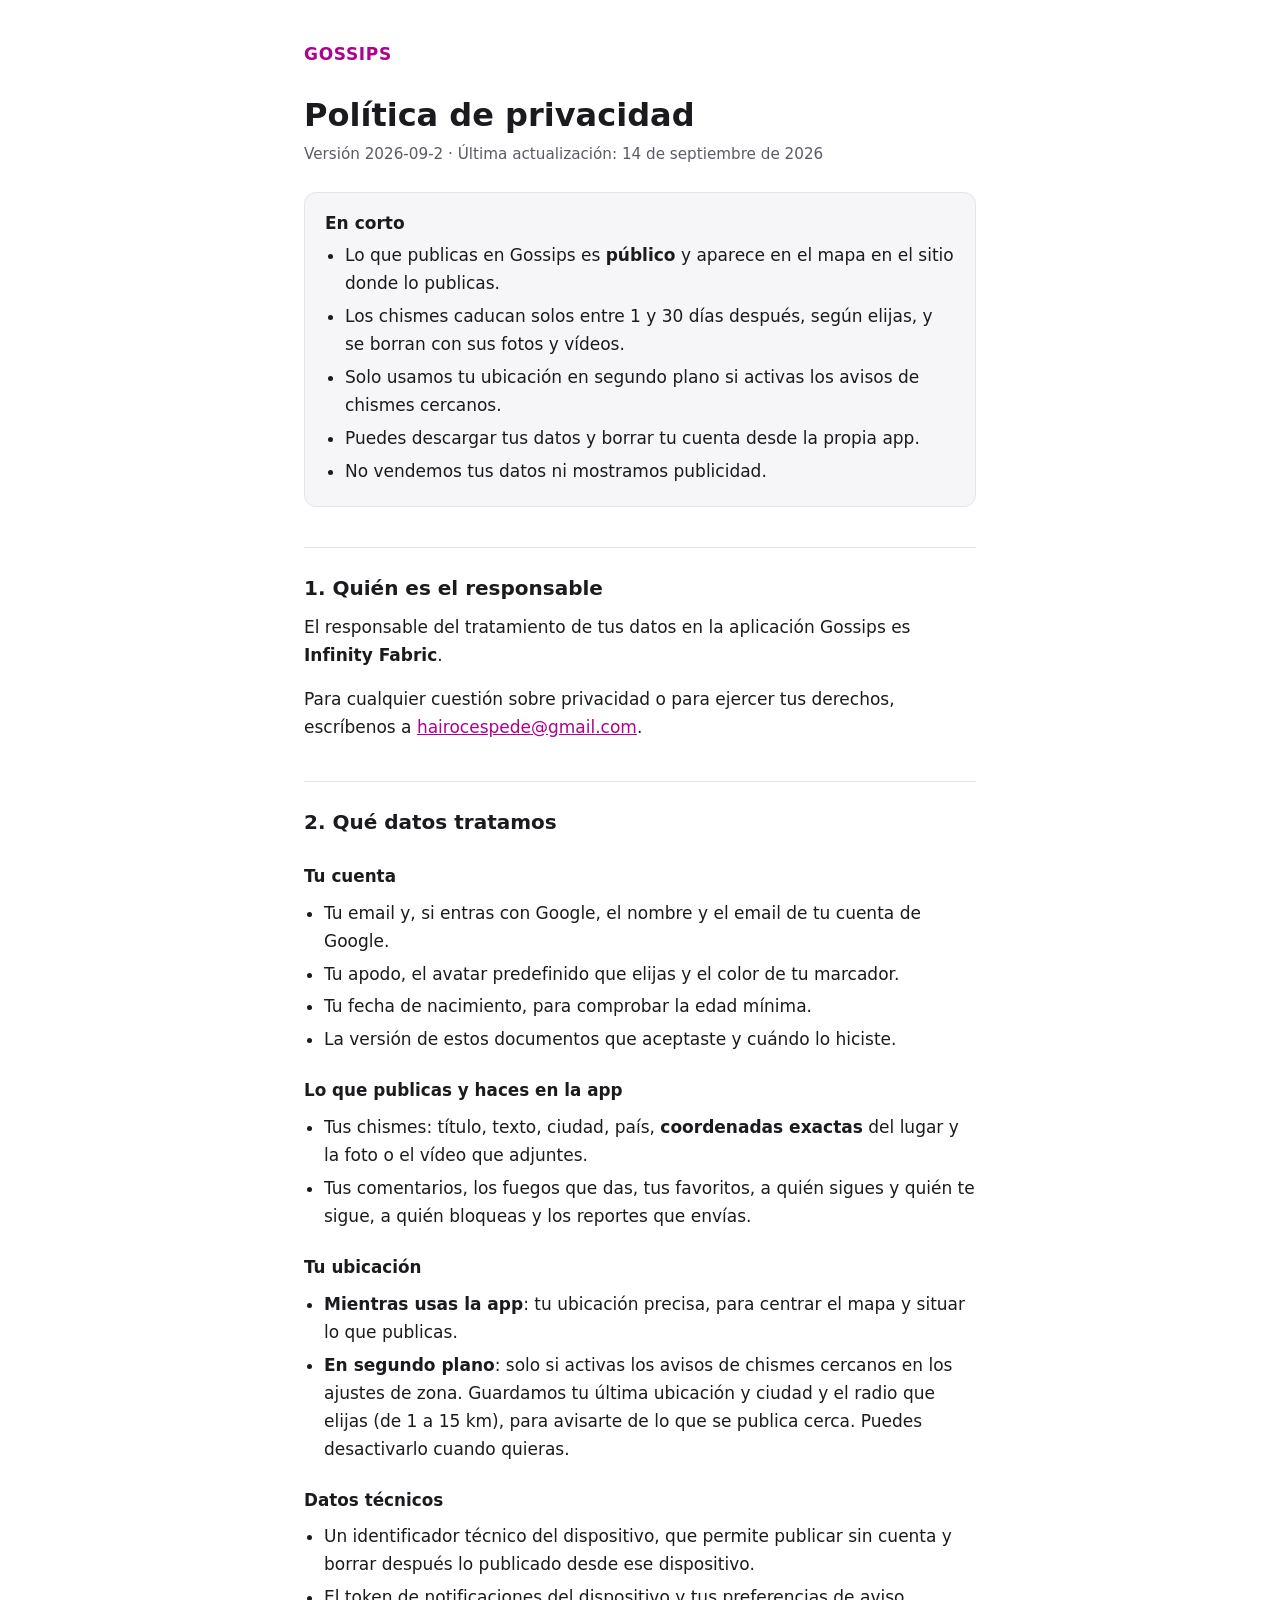
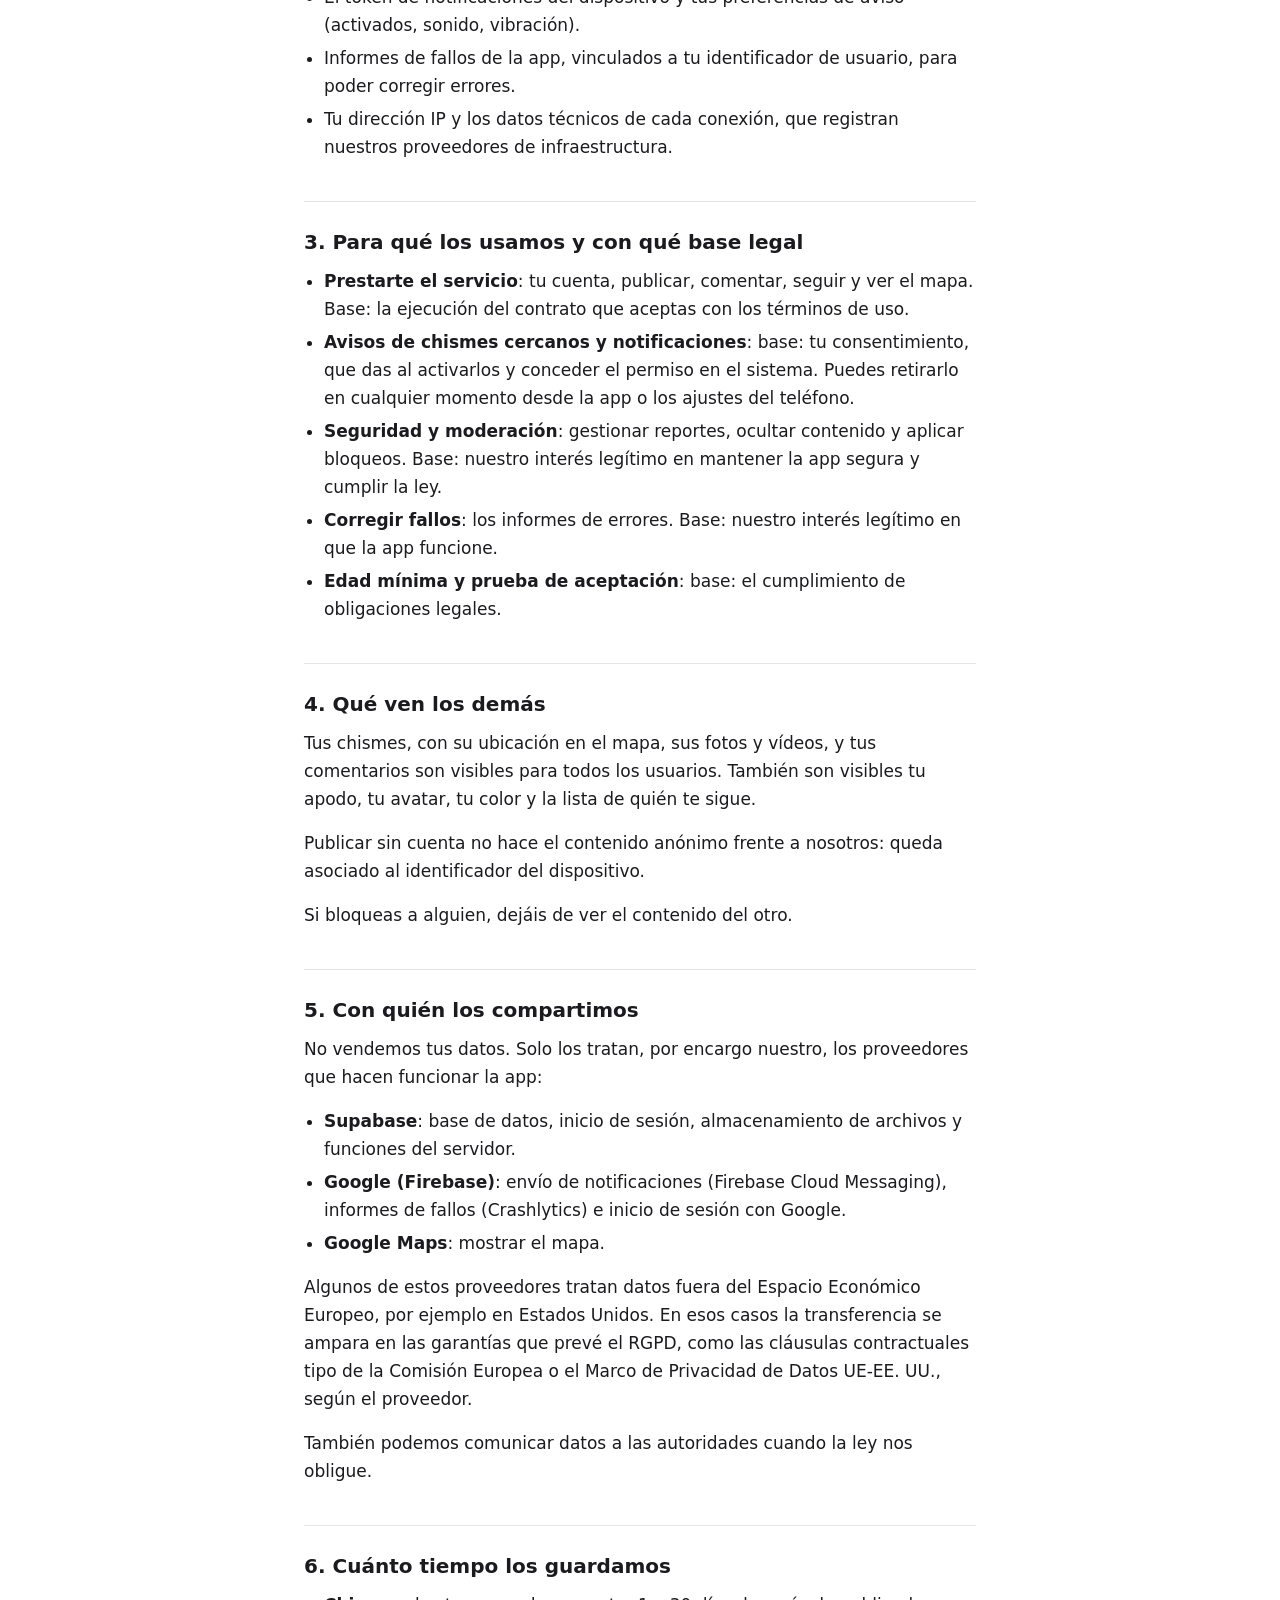
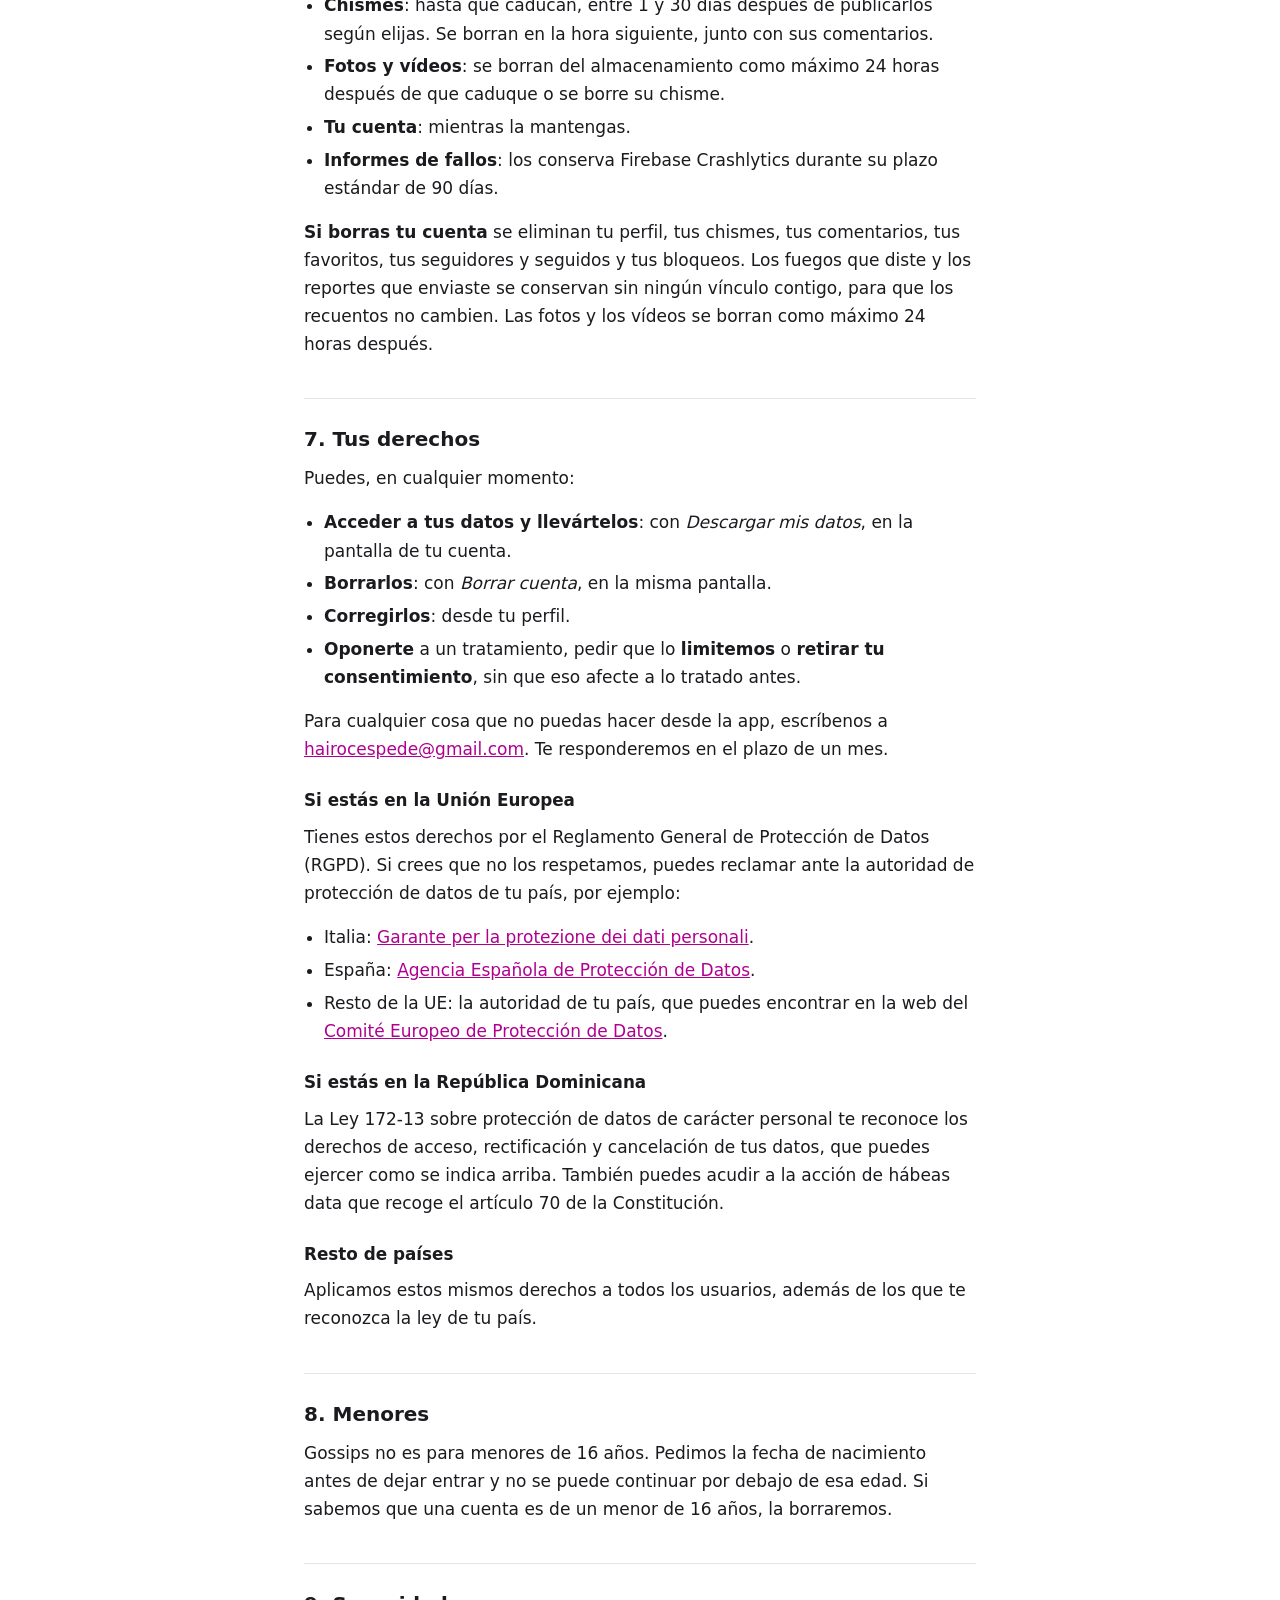
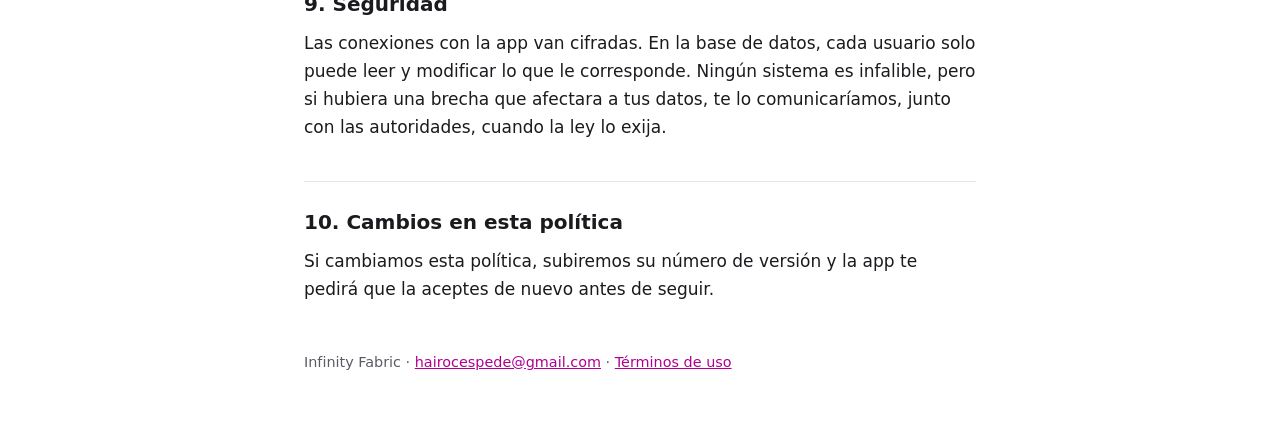
==== privacidad/index.html @ 4a3c7627 "Politica de privacidad y terminos de uso de Gossips (version 2026-09-2) Co-Authored-By: Claude Opus " ====
<!doctype html>
<html lang="es">
<head>
  <meta charset="utf-8">
  <meta name="viewport" content="width=device-width, initial-scale=1">
  <title>Política de privacidad · Gossips</title>
  <link rel="stylesheet" href="../estilo.css">
</head>
<body>
  <main>
    <a class="marca" href="../">GOSSIPS</a>
    <h1>Política de privacidad</h1>
    <p class="meta">Versión 2026-09-2 · Última actualización: 14 de septiembre de 2026</p>

    <div class="resumen">
      <strong>En corto</strong>
      <ul>
        <li>Lo que publicas en Gossips es <strong>público</strong> y aparece en el mapa en el sitio donde lo publicas.</li>
        <li>Los chismes caducan solos entre 1 y 30 días después, según elijas, y se borran con sus fotos y vídeos.</li>
        <li>Solo usamos tu ubicación en segundo plano si activas los avisos de chismes cercanos.</li>
        <li>Puedes descargar tus datos y borrar tu cuenta desde la propia app.</li>
        <li>No vendemos tus datos ni mostramos publicidad.</li>
      </ul>
    </div>

    <h2>1. Quién es el responsable</h2>
    <p>El responsable del tratamiento de tus datos en la aplicación Gossips es <strong>Infinity Fabric</strong>.</p>
    <p>Para cualquier cuestión sobre privacidad o para ejercer tus derechos, escríbenos a <a href="mailto:hairocespede@gmail.com">hairocespede@gmail.com</a>.</p>

    <h2>2. Qué datos tratamos</h2>

    <h3>Tu cuenta</h3>
    <ul>
      <li>Tu email y, si entras con Google, el nombre y el email de tu cuenta de Google.</li>
      <li>Tu apodo, el avatar predefinido que elijas y el color de tu marcador.</li>
      <li>Tu fecha de nacimiento, para comprobar la edad mínima.</li>
      <li>La versión de estos documentos que aceptaste y cuándo lo hiciste.</li>
    </ul>

    <h3>Lo que publicas y haces en la app</h3>
    <ul>
      <li>Tus chismes: título, texto, ciudad, país, <strong>coordenadas exactas</strong> del lugar y la foto o el vídeo que adjuntes.</li>
      <li>Tus comentarios, los fuegos que das, tus favoritos, a quién sigues y quién te sigue, a quién bloqueas y los reportes que envías.</li>
    </ul>

    <h3>Tu ubicación</h3>
    <ul>
      <li><strong>Mientras usas la app</strong>: tu ubicación precisa, para centrar el mapa y situar lo que publicas.</li>
      <li><strong>En segundo plano</strong>: solo si activas los avisos de chismes cercanos en los ajustes de zona. Guardamos tu última ubicación y ciudad y el radio que elijas (de 1 a 15 km), para avisarte de lo que se publica cerca. Puedes desactivarlo cuando quieras.</li>
    </ul>

    <h3>Datos técnicos</h3>
    <ul>
      <li>Un identificador técnico del dispositivo, que permite publicar sin cuenta y borrar después lo publicado desde ese dispositivo.</li>
      <li>El token de notificaciones del dispositivo y tus preferencias de aviso (activados, sonido, vibración).</li>
      <li>Informes de fallos de la app, vinculados a tu identificador de usuario, para poder corregir errores.</li>
      <li>Tu dirección IP y los datos técnicos de cada conexión, que registran nuestros proveedores de infraestructura.</li>
    </ul>

    <h2>3. Para qué los usamos y con qué base legal</h2>
    <ul>
      <li><strong>Prestarte el servicio</strong>: tu cuenta, publicar, comentar, seguir y ver el mapa. Base: la ejecución del contrato que aceptas con los términos de uso.</li>
      <li><strong>Avisos de chismes cercanos y notificaciones</strong>: base: tu consentimiento, que das al activarlos y conceder el permiso en el sistema. Puedes retirarlo en cualquier momento desde la app o los ajustes del teléfono.</li>
      <li><strong>Seguridad y moderación</strong>: gestionar reportes, ocultar contenido y aplicar bloqueos. Base: nuestro interés legítimo en mantener la app segura y cumplir la ley.</li>
      <li><strong>Corregir fallos</strong>: los informes de errores. Base: nuestro interés legítimo en que la app funcione.</li>
      <li><strong>Edad mínima y prueba de aceptación</strong>: base: el cumplimiento de obligaciones legales.</li>
    </ul>

    <h2>4. Qué ven los demás</h2>
    <p>Tus chismes, con su ubicación en el mapa, sus fotos y vídeos, y tus comentarios son visibles para todos los usuarios. También son visibles tu apodo, tu avatar, tu color y la lista de quién te sigue.</p>
    <p>Publicar sin cuenta no hace el contenido anónimo frente a nosotros: queda asociado al identificador del dispositivo.</p>
    <p>Si bloqueas a alguien, dejáis de ver el contenido del otro.</p>

    <h2>5. Con quién los compartimos</h2>
    <p>No vendemos tus datos. Solo los tratan, por encargo nuestro, los proveedores que hacen funcionar la app:</p>
    <ul>
      <li><strong>Supabase</strong>: base de datos, inicio de sesión, almacenamiento de archivos y funciones del servidor.</li>
      <li><strong>Google (Firebase)</strong>: envío de notificaciones (Firebase Cloud Messaging), informes de fallos (Crashlytics) e inicio de sesión con Google.</li>
      <li><strong>Google Maps</strong>: mostrar el mapa.</li>
    </ul>
    <p>Algunos de estos proveedores tratan datos fuera del Espacio Económico Europeo, por ejemplo en Estados Unidos. En esos casos la transferencia se ampara en las garantías que prevé el RGPD, como las cláusulas contractuales tipo de la Comisión Europea o el Marco de Privacidad de Datos UE-EE. UU., según el proveedor.</p>
    <p>También podemos comunicar datos a las autoridades cuando la ley nos obligue.</p>

    <h2>6. Cuánto tiempo los guardamos</h2>
    <ul>
      <li><strong>Chismes</strong>: hasta que caducan, entre 1 y 30 días después de publicarlos según elijas. Se borran en la hora siguiente, junto con sus comentarios.</li>
      <li><strong>Fotos y vídeos</strong>: se borran del almacenamiento como máximo 24 horas después de que caduque o se borre su chisme.</li>
      <li><strong>Tu cuenta</strong>: mientras la mantengas.</li>
      <li><strong>Informes de fallos</strong>: los conserva Firebase Crashlytics durante su plazo estándar de 90 días.</li>
    </ul>
    <p><strong>Si borras tu cuenta</strong> se eliminan tu perfil, tus chismes, tus comentarios, tus favoritos, tus seguidores y seguidos y tus bloqueos. Los fuegos que diste y los reportes que enviaste se conservan sin ningún vínculo contigo, para que los recuentos no cambien. Las fotos y los vídeos se borran como máximo 24 horas después.</p>

    <h2>7. Tus derechos</h2>
    <p>Puedes, en cualquier momento:</p>
    <ul>
      <li><strong>Acceder a tus datos y llevártelos</strong>: con <em>Descargar mis datos</em>, en la pantalla de tu cuenta.</li>
      <li><strong>Borrarlos</strong>: con <em>Borrar cuenta</em>, en la misma pantalla.</li>
      <li><strong>Corregirlos</strong>: desde tu perfil.</li>
      <li><strong>Oponerte</strong> a un tratamiento, pedir que lo <strong>limitemos</strong> o <strong>retirar tu consentimiento</strong>, sin que eso afecte a lo tratado antes.</li>
    </ul>
    <p>Para cualquier cosa que no puedas hacer desde la app, escríbenos a <a href="mailto:hairocespede@gmail.com">hairocespede@gmail.com</a>. Te responderemos en el plazo de un mes.</p>

    <h3>Si estás en la Unión Europea</h3>
    <p>Tienes estos derechos por el Reglamento General de Protección de Datos (RGPD). Si crees que no los respetamos, puedes reclamar ante la autoridad de protección de datos de tu país, por ejemplo:</p>
    <ul>
      <li>Italia: <a href="https://www.garanteprivacy.it">Garante per la protezione dei dati personali</a>.</li>
      <li>España: <a href="https://www.aepd.es">Agencia Española de Protección de Datos</a>.</li>
      <li>Resto de la UE: la autoridad de tu país, que puedes encontrar en la web del <a href="https://www.edpb.europa.eu/about-edpb/about-edpb/members_es">Comité Europeo de Protección de Datos</a>.</li>
    </ul>

    <h3>Si estás en la República Dominicana</h3>
    <p>La Ley 172-13 sobre protección de datos de carácter personal te reconoce los derechos de acceso, rectificación y cancelación de tus datos, que puedes ejercer como se indica arriba. También puedes acudir a la acción de hábeas data que recoge el artículo 70 de la Constitución.</p>

    <h3>Resto de países</h3>
    <p>Aplicamos estos mismos derechos a todos los usuarios, además de los que te reconozca la ley de tu país.</p>

    <h2>8. Menores</h2>
    <p>Gossips no es para menores de 16 años. Pedimos la fecha de nacimiento antes de dejar entrar y no se puede continuar por debajo de esa edad. Si sabemos que una cuenta es de un menor de 16 años, la borraremos.</p>

    <h2>9. Seguridad</h2>
    <p>Las conexiones con la app van cifradas. En la base de datos, cada usuario solo puede leer y modificar lo que le corresponde. Ningún sistema es infalible, pero si hubiera una brecha que afectara a tus datos, te lo comunicaríamos, junto con las autoridades, cuando la ley lo exija.</p>

    <h2>10. Cambios en esta política</h2>
    <p>Si cambiamos esta política, subiremos su número de versión y la app te pedirá que la aceptes de nuevo antes de seguir.</p>

    <footer>
      Infinity Fabric · <a href="mailto:hairocespede@gmail.com">hairocespede@gmail.com</a> · <a href="../terminos/">Términos de uso</a>
    </footer>
  </main>
</body>
</html>
---- estilo.css ----
:root {
  --fondo: #ffffff;
  --texto: #1b1b1f;
  --suave: #5b5b66;
  --acento: #b0008f;
  --linea: #e4e4ea;
  --caja: #f6f6f9;
}

@media (prefers-color-scheme: dark) {
  :root {
    --fondo: #0b0b0d;
    --texto: #ececf1;
    --suave: #a3a3ae;
    --acento: #ff5ce6;
    --linea: #26262c;
    --caja: #141418;
  }
}

* { box-sizing: border-box; }

html { -webkit-text-size-adjust: 100%; }

body {
  margin: 0;
  padding: 2.5rem 1.25rem 4rem;
  background: var(--fondo);
  color: var(--texto);
  font: 17px/1.65 system-ui, -apple-system, "Segoe UI", Roboto, "Helvetica Neue", Arial, sans-serif;
}

main { max-width: 42rem; margin: 0 auto; }

.marca {
  display: inline-block;
  margin-bottom: 1.75rem;
  color: var(--acento);
  font-weight: 700;
  letter-spacing: 0.04em;
  text-decoration: none;
}

h1 { font-size: 2rem; line-height: 1.2; margin: 0 0 0.5rem; }
h2 { font-size: 1.25rem; margin: 2.5rem 0 0.5rem; padding-top: 1.5rem; border-top: 1px solid var(--linea); }
h3 { font-size: 1.05rem; margin: 1.5rem 0 0.25rem; }

p, ul { margin: 0.5rem 0 1rem; }
ul { padding-left: 1.25rem; }
li { margin: 0.3rem 0; }

a { color: var(--acento); }

.meta { color: var(--suave); font-size: 0.95rem; margin-bottom: 1.5rem; }

.resumen {
  background: var(--caja);
  border: 1px solid var(--linea);
  border-radius: 12px;
  padding: 1rem 1.25rem;
}

.resumen ul { margin: 0.25rem 0 0; }

.indice a { display: block; padding: 0.9rem 0; border-bottom: 1px solid var(--linea); font-size: 1.1rem; text-decoration: none; }

footer { margin-top: 3rem; color: var(--suave); font-size: 0.9rem; }
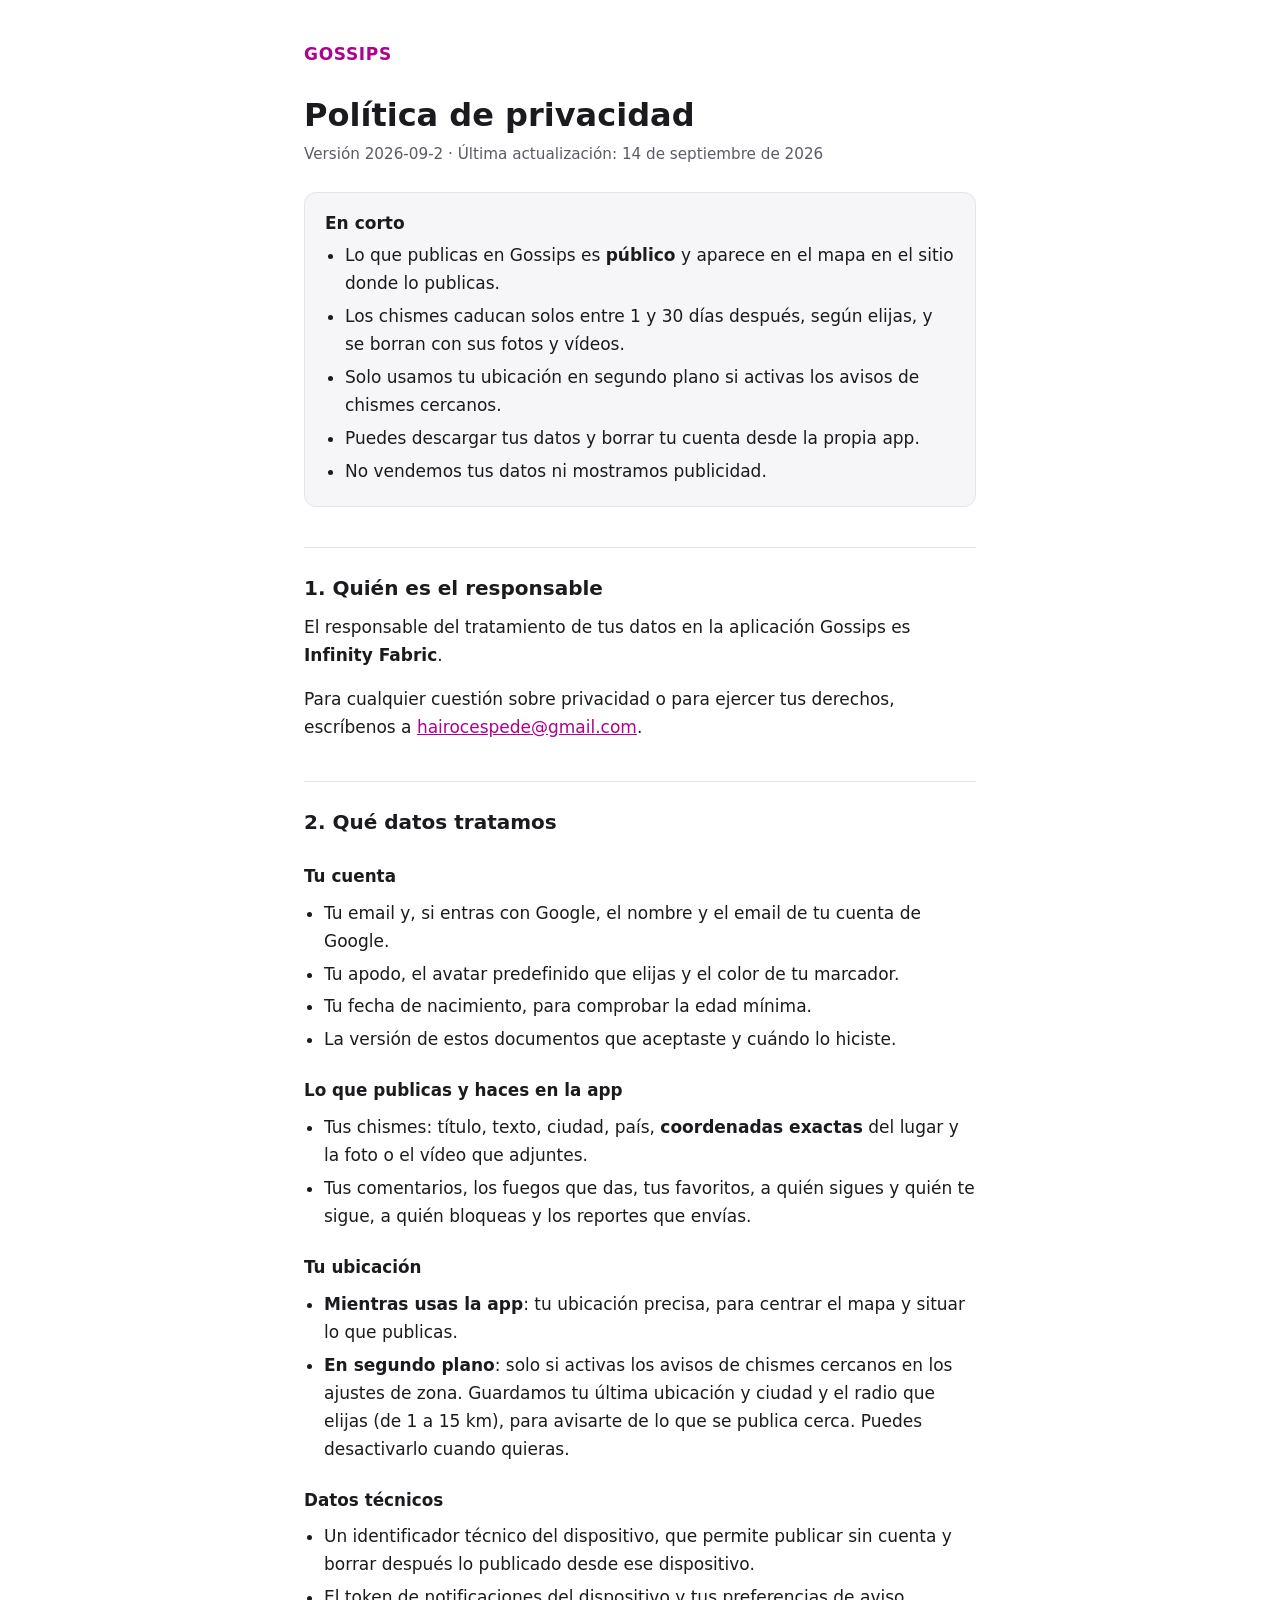
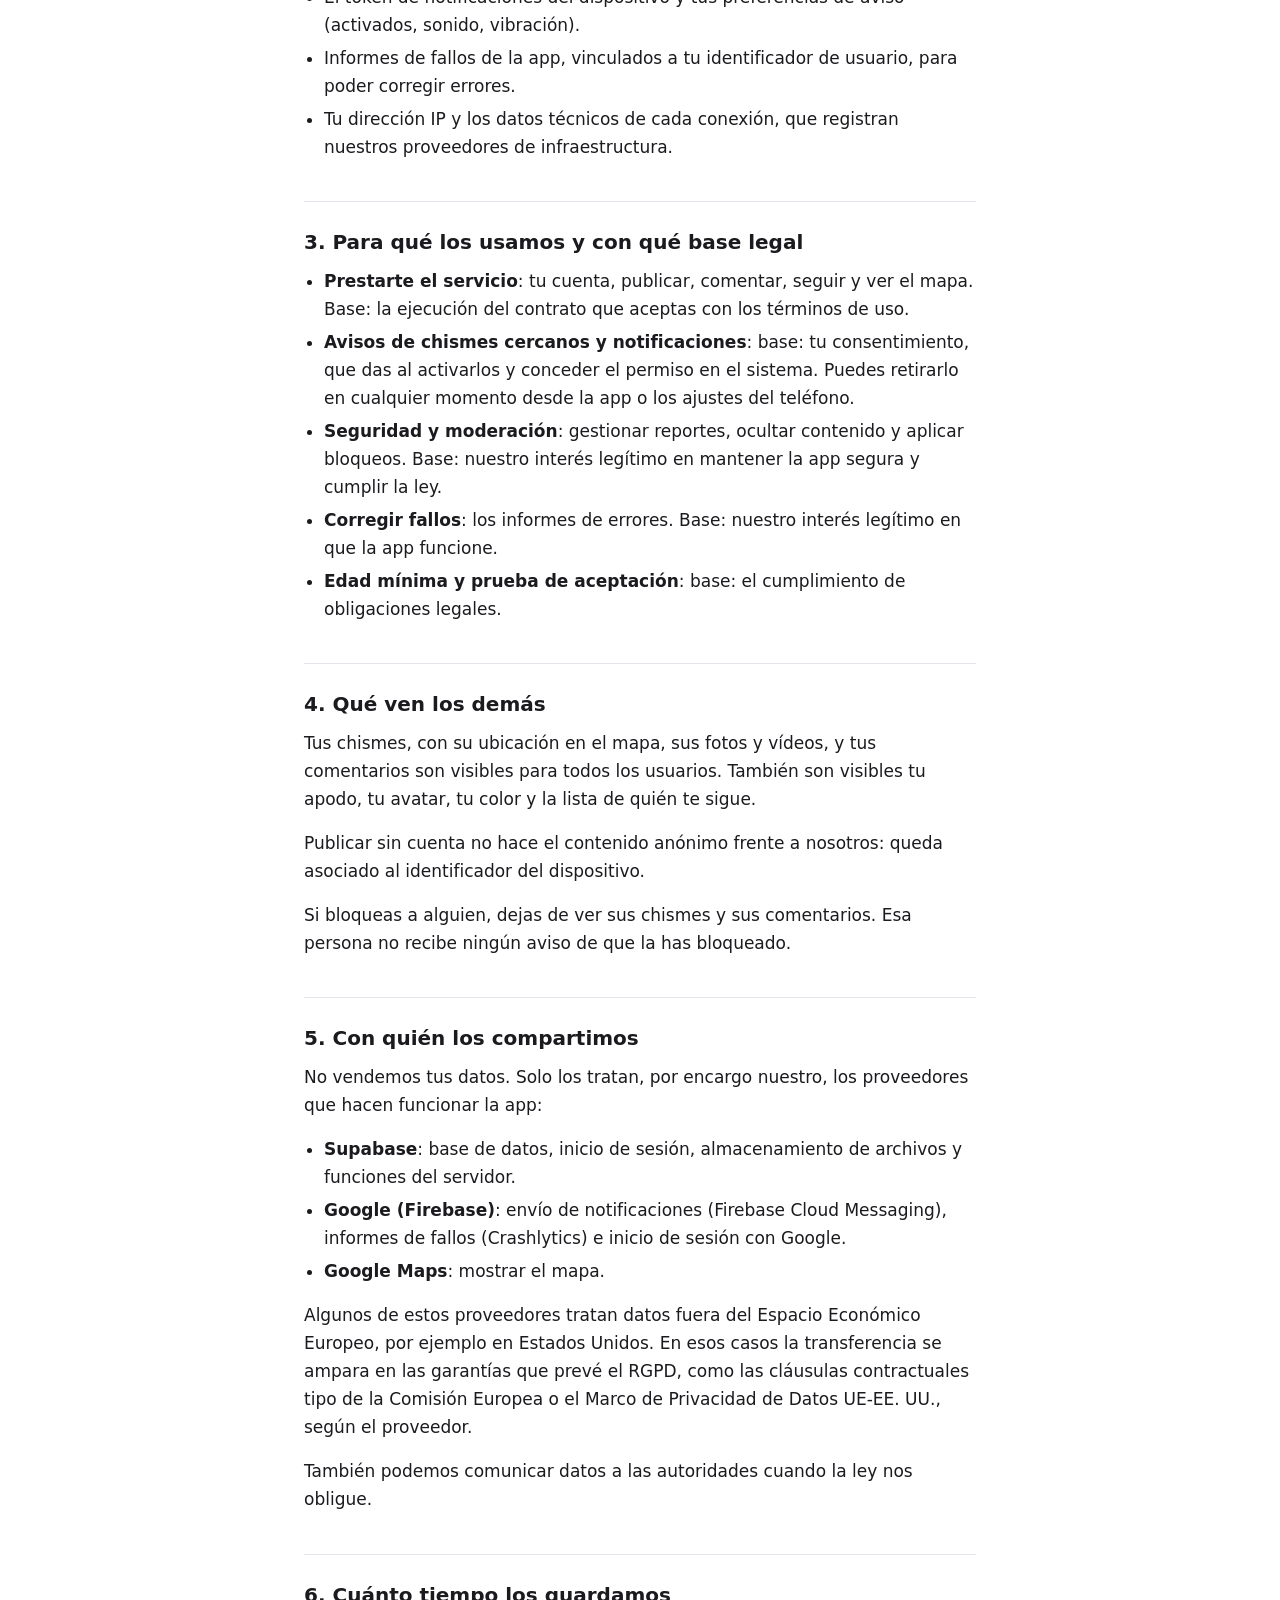
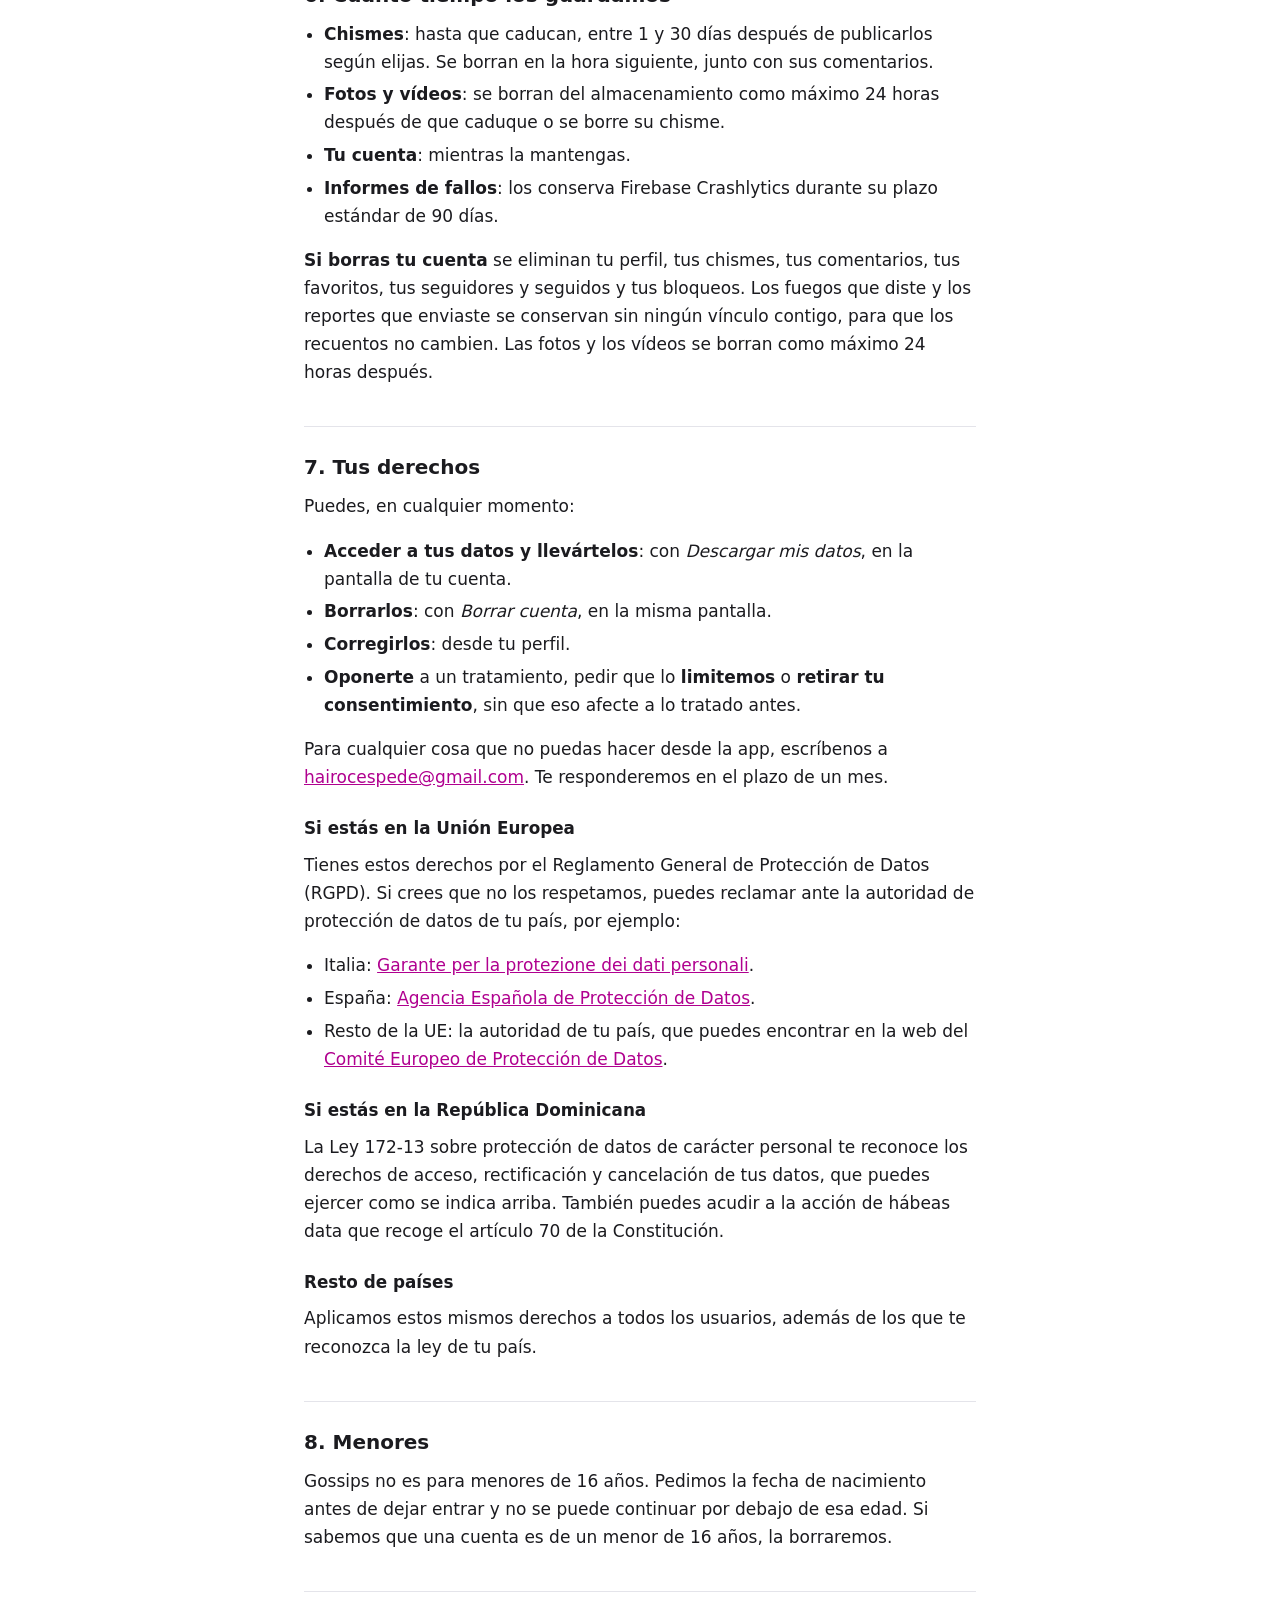
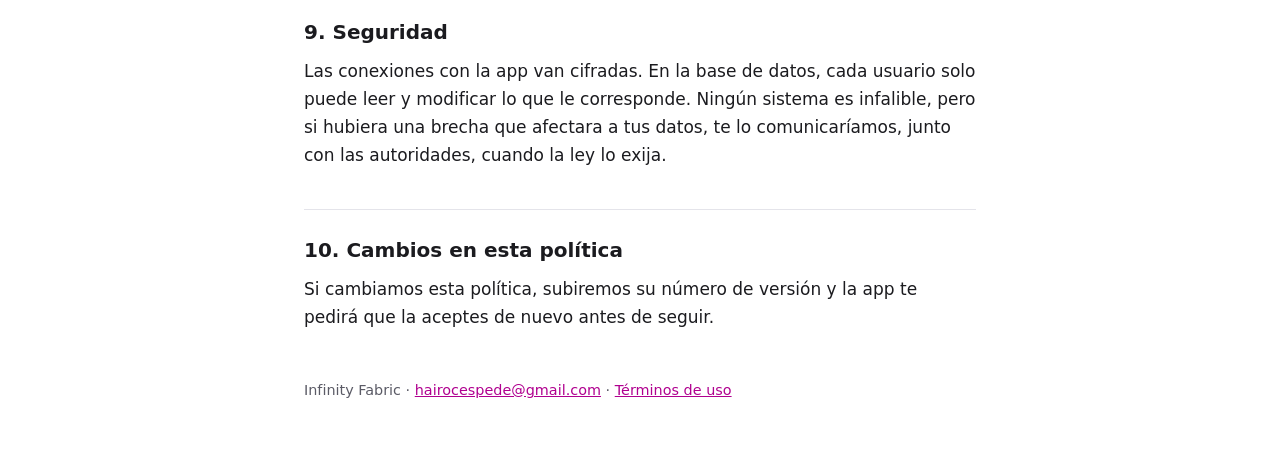
==== commit 3432c38b: "Corregir lo que hace el bloqueo: es de un solo lado El bloqueo solo oculta el contenido del bloquead" ====
--- a/privacidad/index.html
+++ b/privacidad/index.html
@@ -69,7 +69,7 @@
     <h2>4. Qué ven los demás</h2>
     <p>Tus chismes, con su ubicación en el mapa, sus fotos y vídeos, y tus comentarios son visibles para todos los usuarios. También son visibles tu apodo, tu avatar, tu color y la lista de quién te sigue.</p>
     <p>Publicar sin cuenta no hace el contenido anónimo frente a nosotros: queda asociado al identificador del dispositivo.</p>
-    <p>Si bloqueas a alguien, dejáis de ver el contenido del otro.</p>
+    <p>Si bloqueas a alguien, dejas de ver sus chismes y sus comentarios. Esa persona no recibe ningún aviso de que la has bloqueado.</p>
 
     <h2>5. Con quién los compartimos</h2>
     <p>No vendemos tus datos. Solo los tratan, por encargo nuestro, los proveedores que hacen funcionar la app:</p>
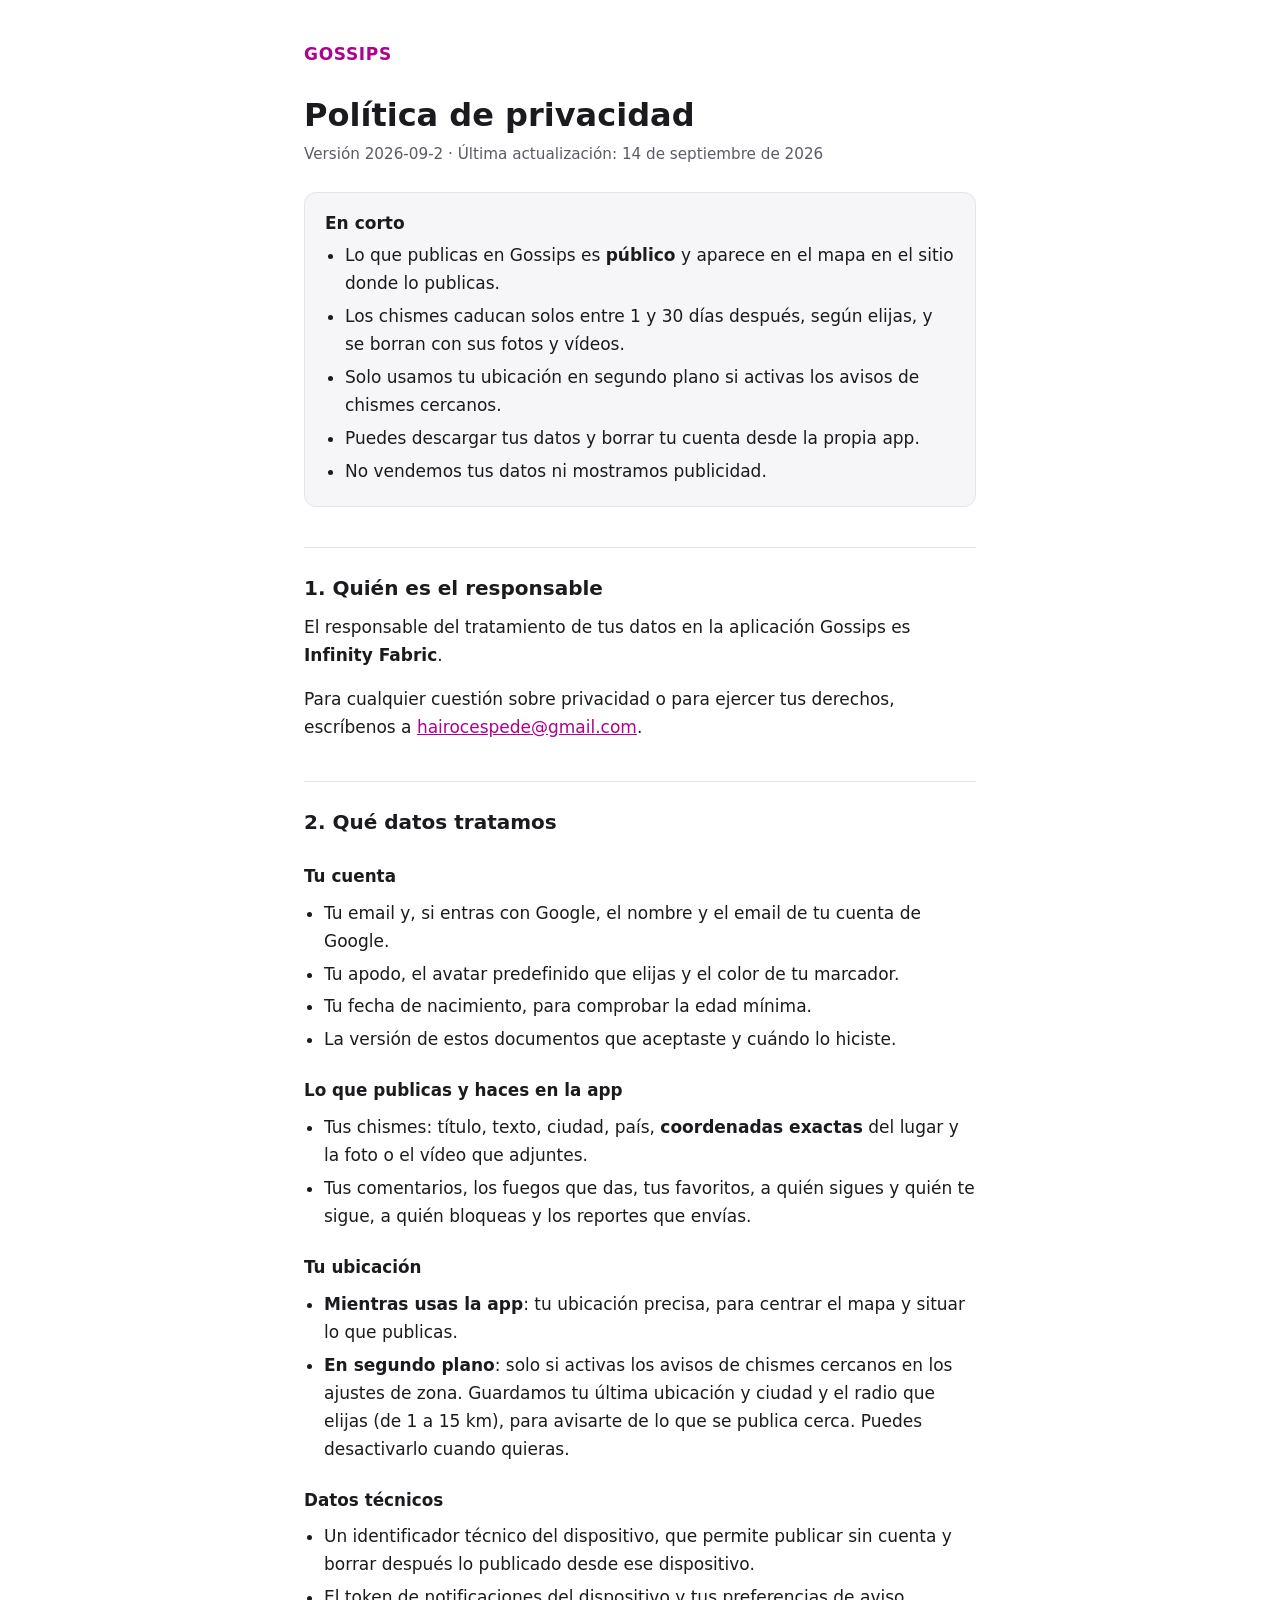
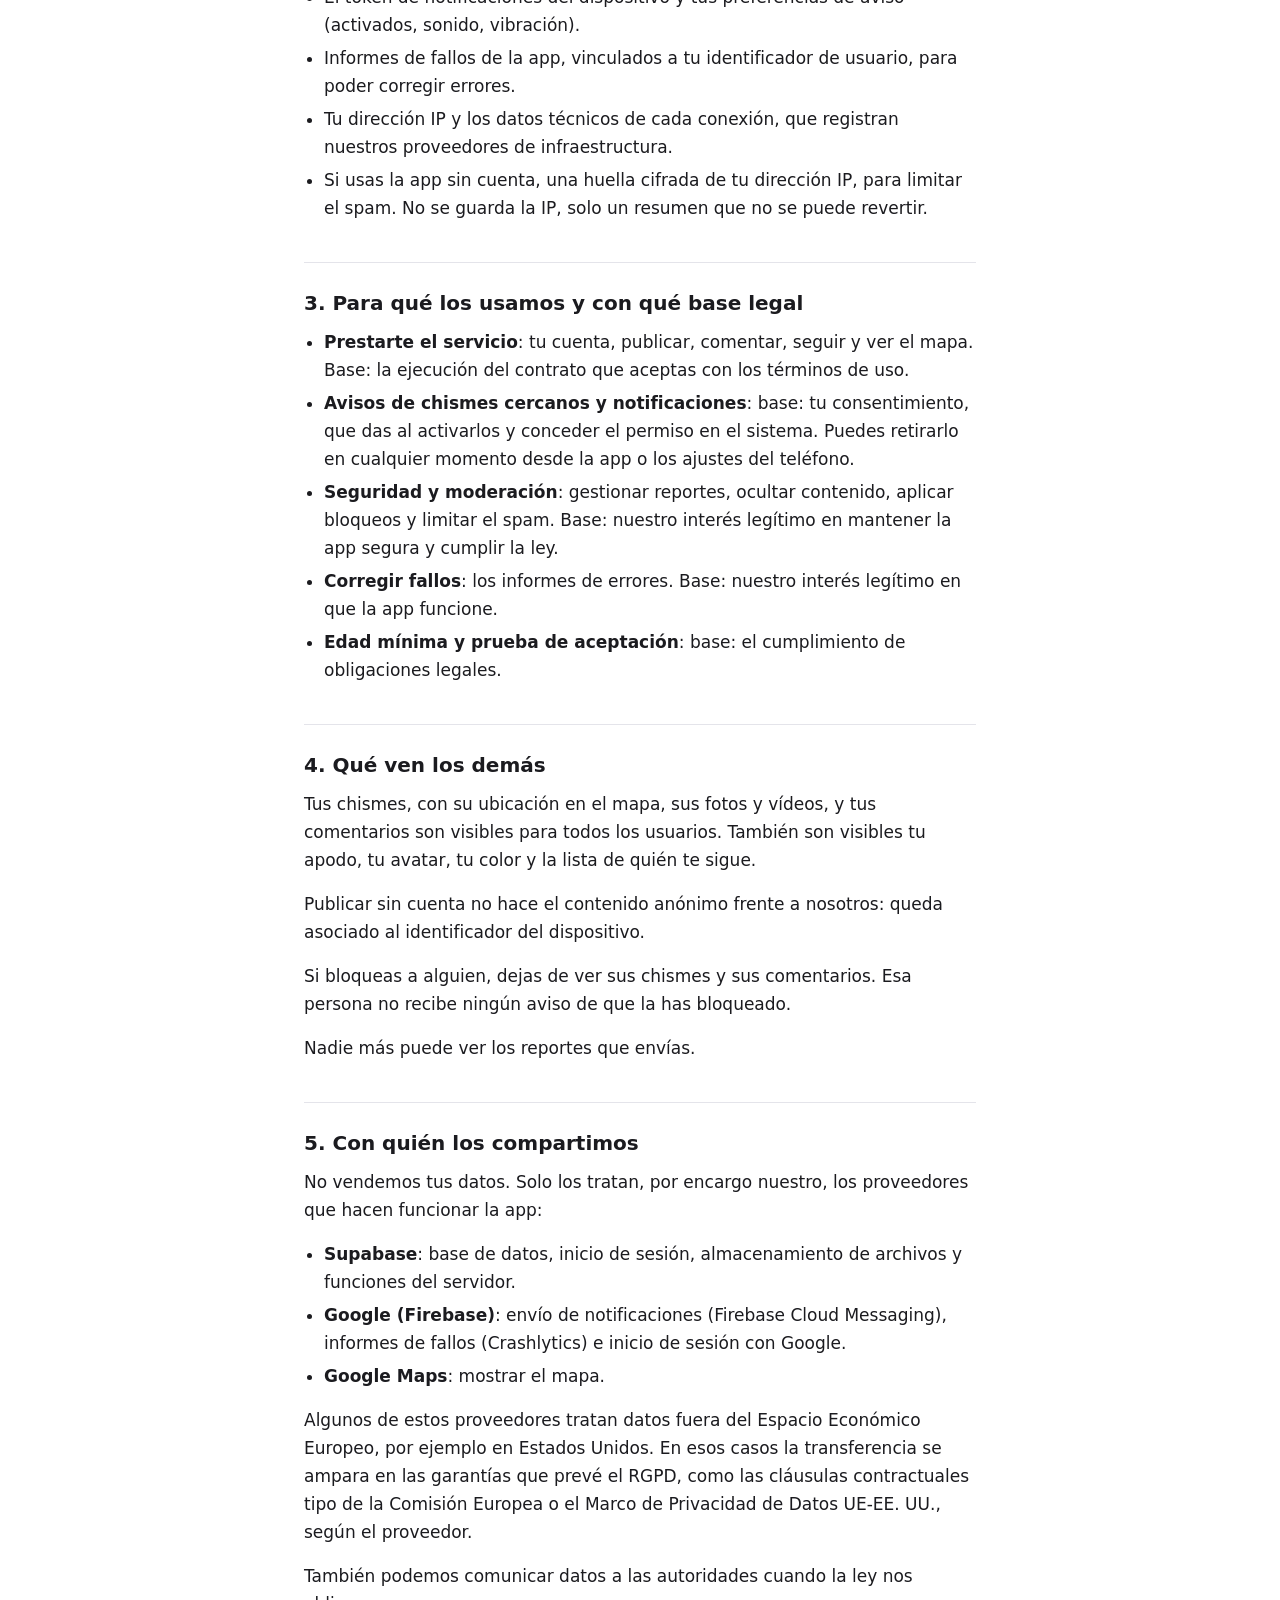
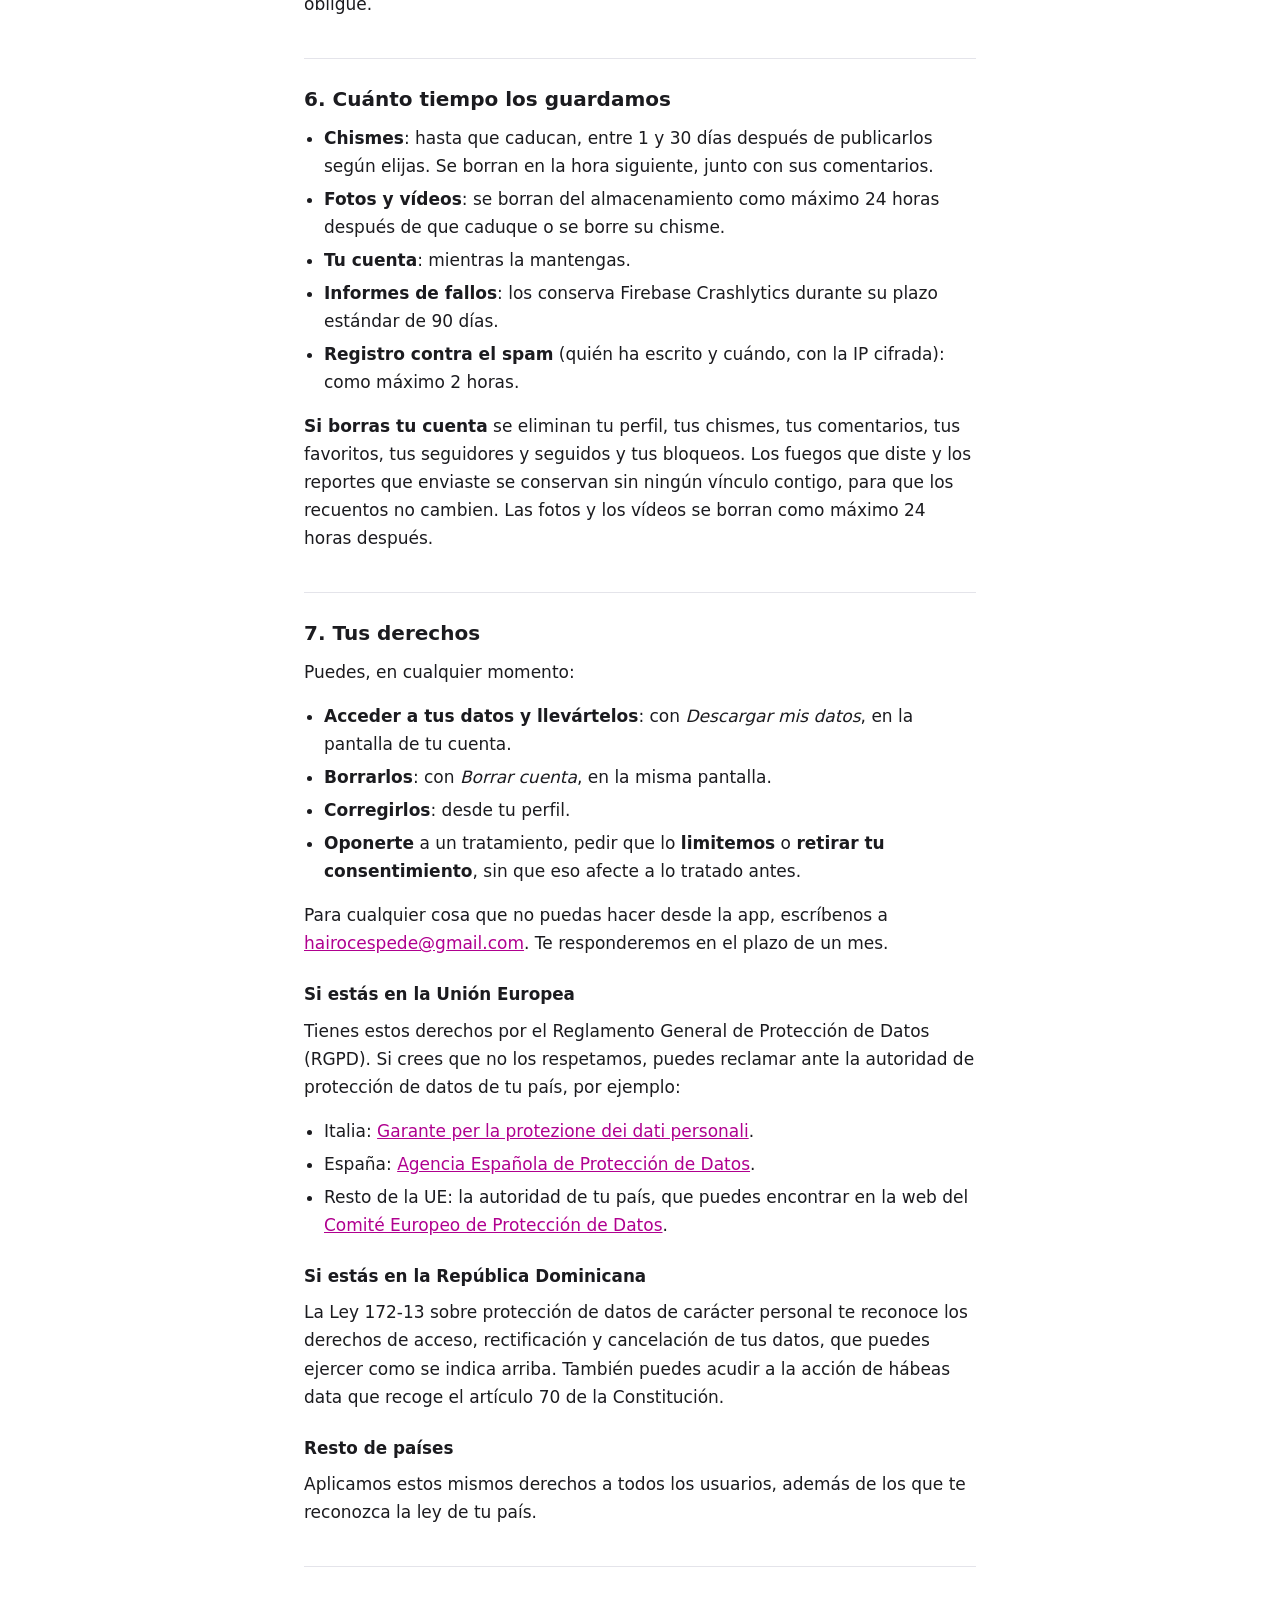
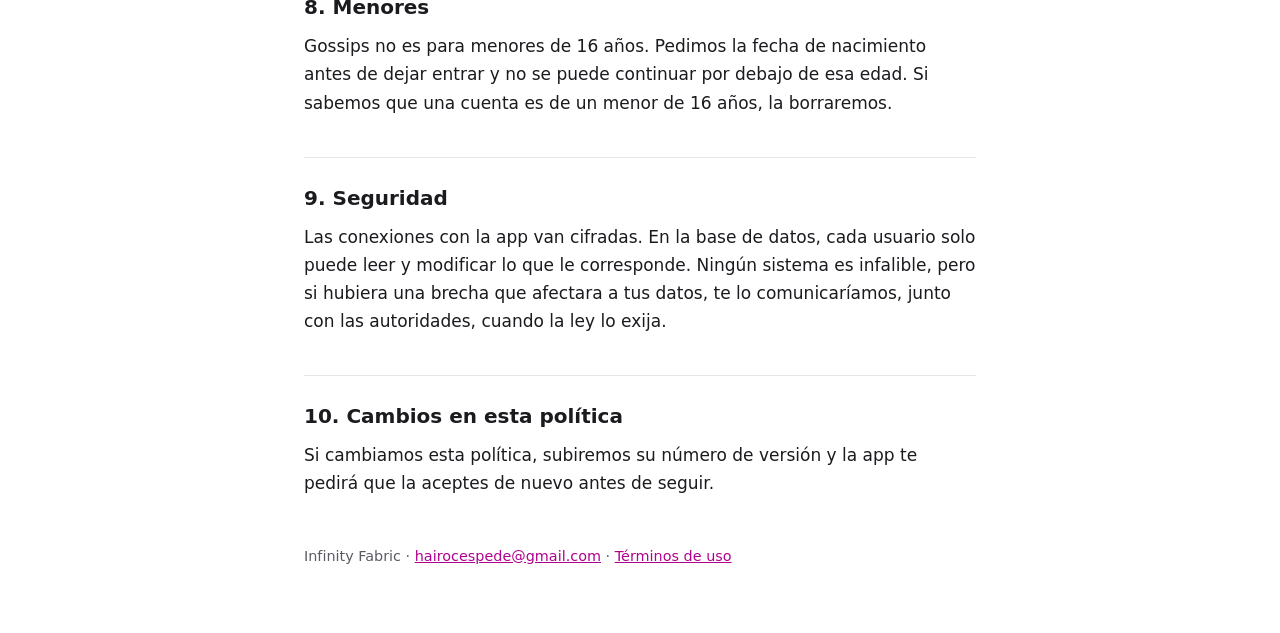
==== commit 7c06df8f: "Reportes, limites de ritmo y huella de IP - Solo cuentan para ocultar un chisme los reportes de 5 us" ====
--- a/privacidad/index.html
+++ b/privacidad/index.html
@@ -55,13 +55,14 @@
       <li>El token de notificaciones del dispositivo y tus preferencias de aviso (activados, sonido, vibración).</li>
       <li>Informes de fallos de la app, vinculados a tu identificador de usuario, para poder corregir errores.</li>
       <li>Tu dirección IP y los datos técnicos de cada conexión, que registran nuestros proveedores de infraestructura.</li>
+      <li>Si usas la app sin cuenta, una huella cifrada de tu dirección IP, para limitar el spam. No se guarda la IP, solo un resumen que no se puede revertir.</li>
     </ul>
 
     <h2>3. Para qué los usamos y con qué base legal</h2>
     <ul>
       <li><strong>Prestarte el servicio</strong>: tu cuenta, publicar, comentar, seguir y ver el mapa. Base: la ejecución del contrato que aceptas con los términos de uso.</li>
       <li><strong>Avisos de chismes cercanos y notificaciones</strong>: base: tu consentimiento, que das al activarlos y conceder el permiso en el sistema. Puedes retirarlo en cualquier momento desde la app o los ajustes del teléfono.</li>
-      <li><strong>Seguridad y moderación</strong>: gestionar reportes, ocultar contenido y aplicar bloqueos. Base: nuestro interés legítimo en mantener la app segura y cumplir la ley.</li>
+      <li><strong>Seguridad y moderación</strong>: gestionar reportes, ocultar contenido, aplicar bloqueos y limitar el spam. Base: nuestro interés legítimo en mantener la app segura y cumplir la ley.</li>
       <li><strong>Corregir fallos</strong>: los informes de errores. Base: nuestro interés legítimo en que la app funcione.</li>
       <li><strong>Edad mínima y prueba de aceptación</strong>: base: el cumplimiento de obligaciones legales.</li>
     </ul>
@@ -70,6 +71,7 @@
     <p>Tus chismes, con su ubicación en el mapa, sus fotos y vídeos, y tus comentarios son visibles para todos los usuarios. También son visibles tu apodo, tu avatar, tu color y la lista de quién te sigue.</p>
     <p>Publicar sin cuenta no hace el contenido anónimo frente a nosotros: queda asociado al identificador del dispositivo.</p>
     <p>Si bloqueas a alguien, dejas de ver sus chismes y sus comentarios. Esa persona no recibe ningún aviso de que la has bloqueado.</p>
+    <p>Nadie más puede ver los reportes que envías.</p>
 
     <h2>5. Con quién los compartimos</h2>
     <p>No vendemos tus datos. Solo los tratan, por encargo nuestro, los proveedores que hacen funcionar la app:</p>
@@ -87,6 +89,7 @@
       <li><strong>Fotos y vídeos</strong>: se borran del almacenamiento como máximo 24 horas después de que caduque o se borre su chisme.</li>
       <li><strong>Tu cuenta</strong>: mientras la mantengas.</li>
       <li><strong>Informes de fallos</strong>: los conserva Firebase Crashlytics durante su plazo estándar de 90 días.</li>
+      <li><strong>Registro contra el spam</strong> (quién ha escrito y cuándo, con la IP cifrada): como máximo 2 horas.</li>
     </ul>
     <p><strong>Si borras tu cuenta</strong> se eliminan tu perfil, tus chismes, tus comentarios, tus favoritos, tus seguidores y seguidos y tus bloqueos. Los fuegos que diste y los reportes que enviaste se conservan sin ningún vínculo contigo, para que los recuentos no cambien. Las fotos y los vídeos se borran como máximo 24 horas después.</p>
 
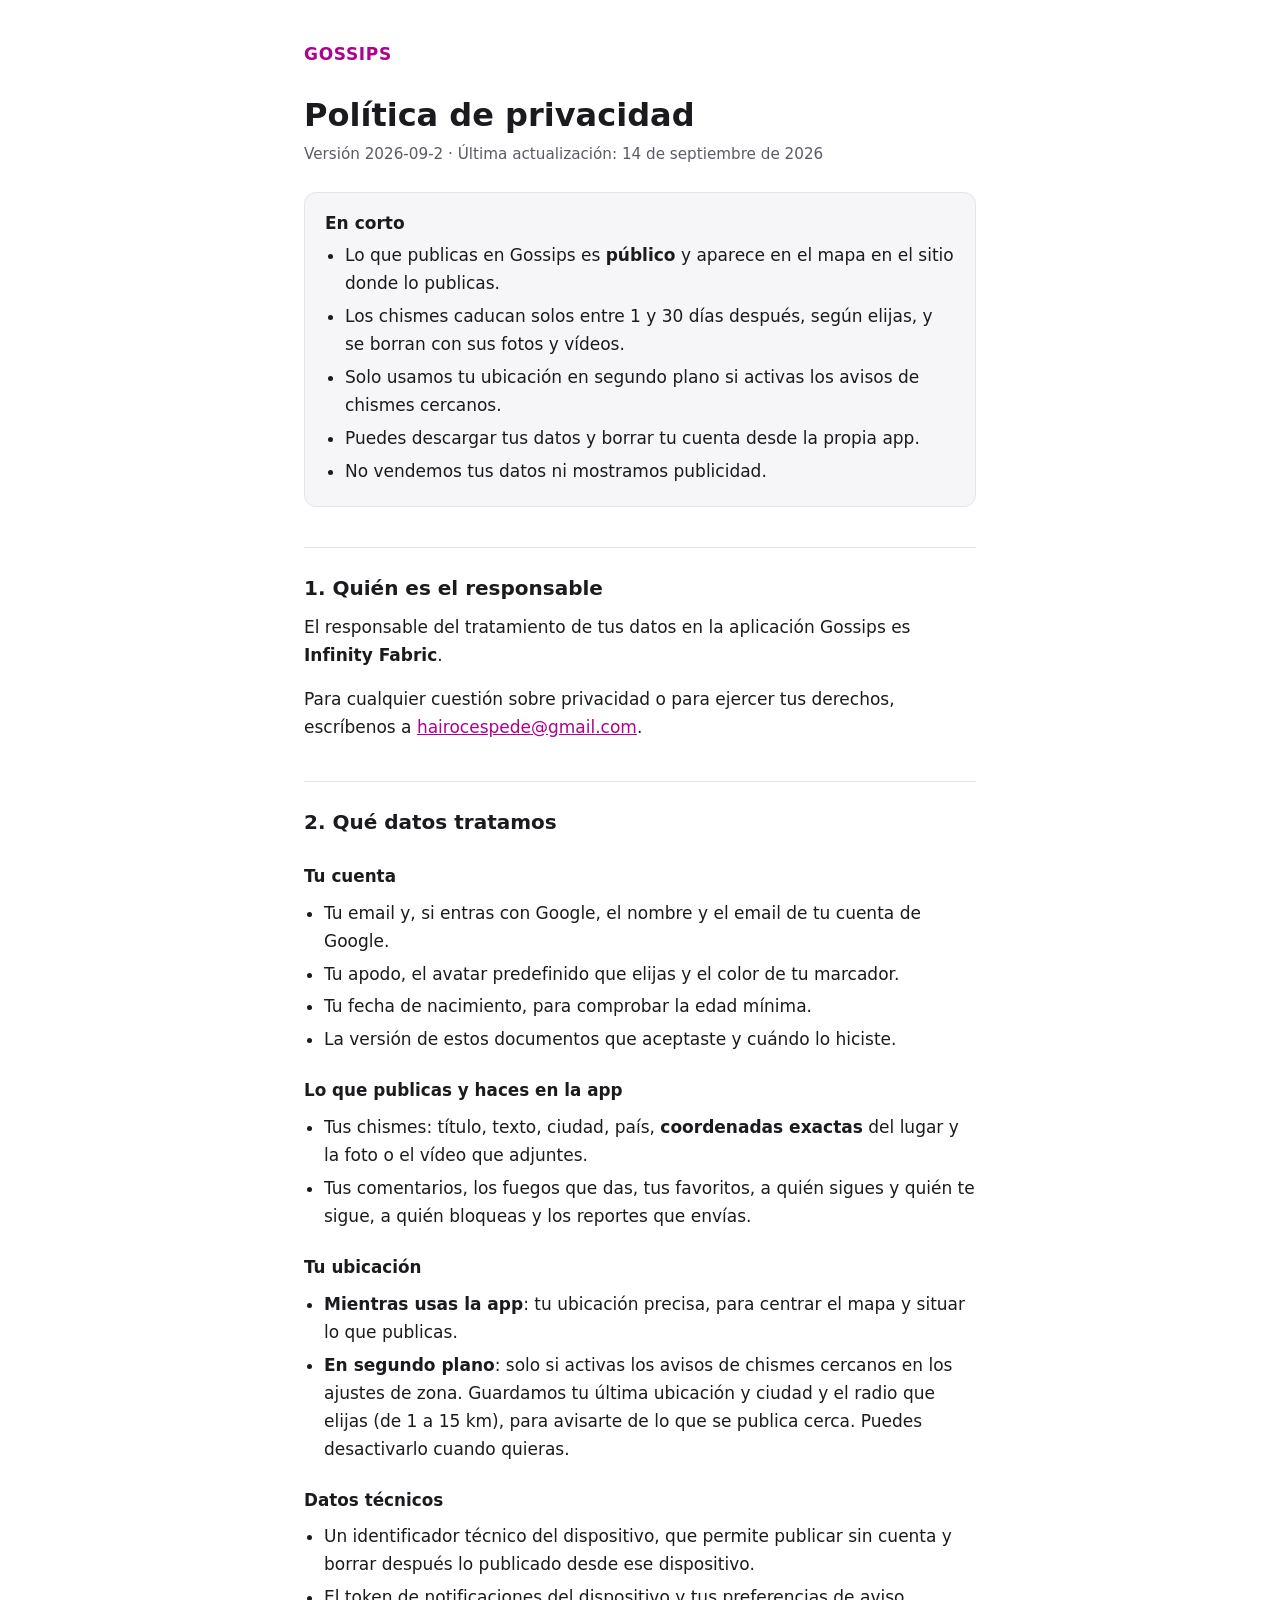
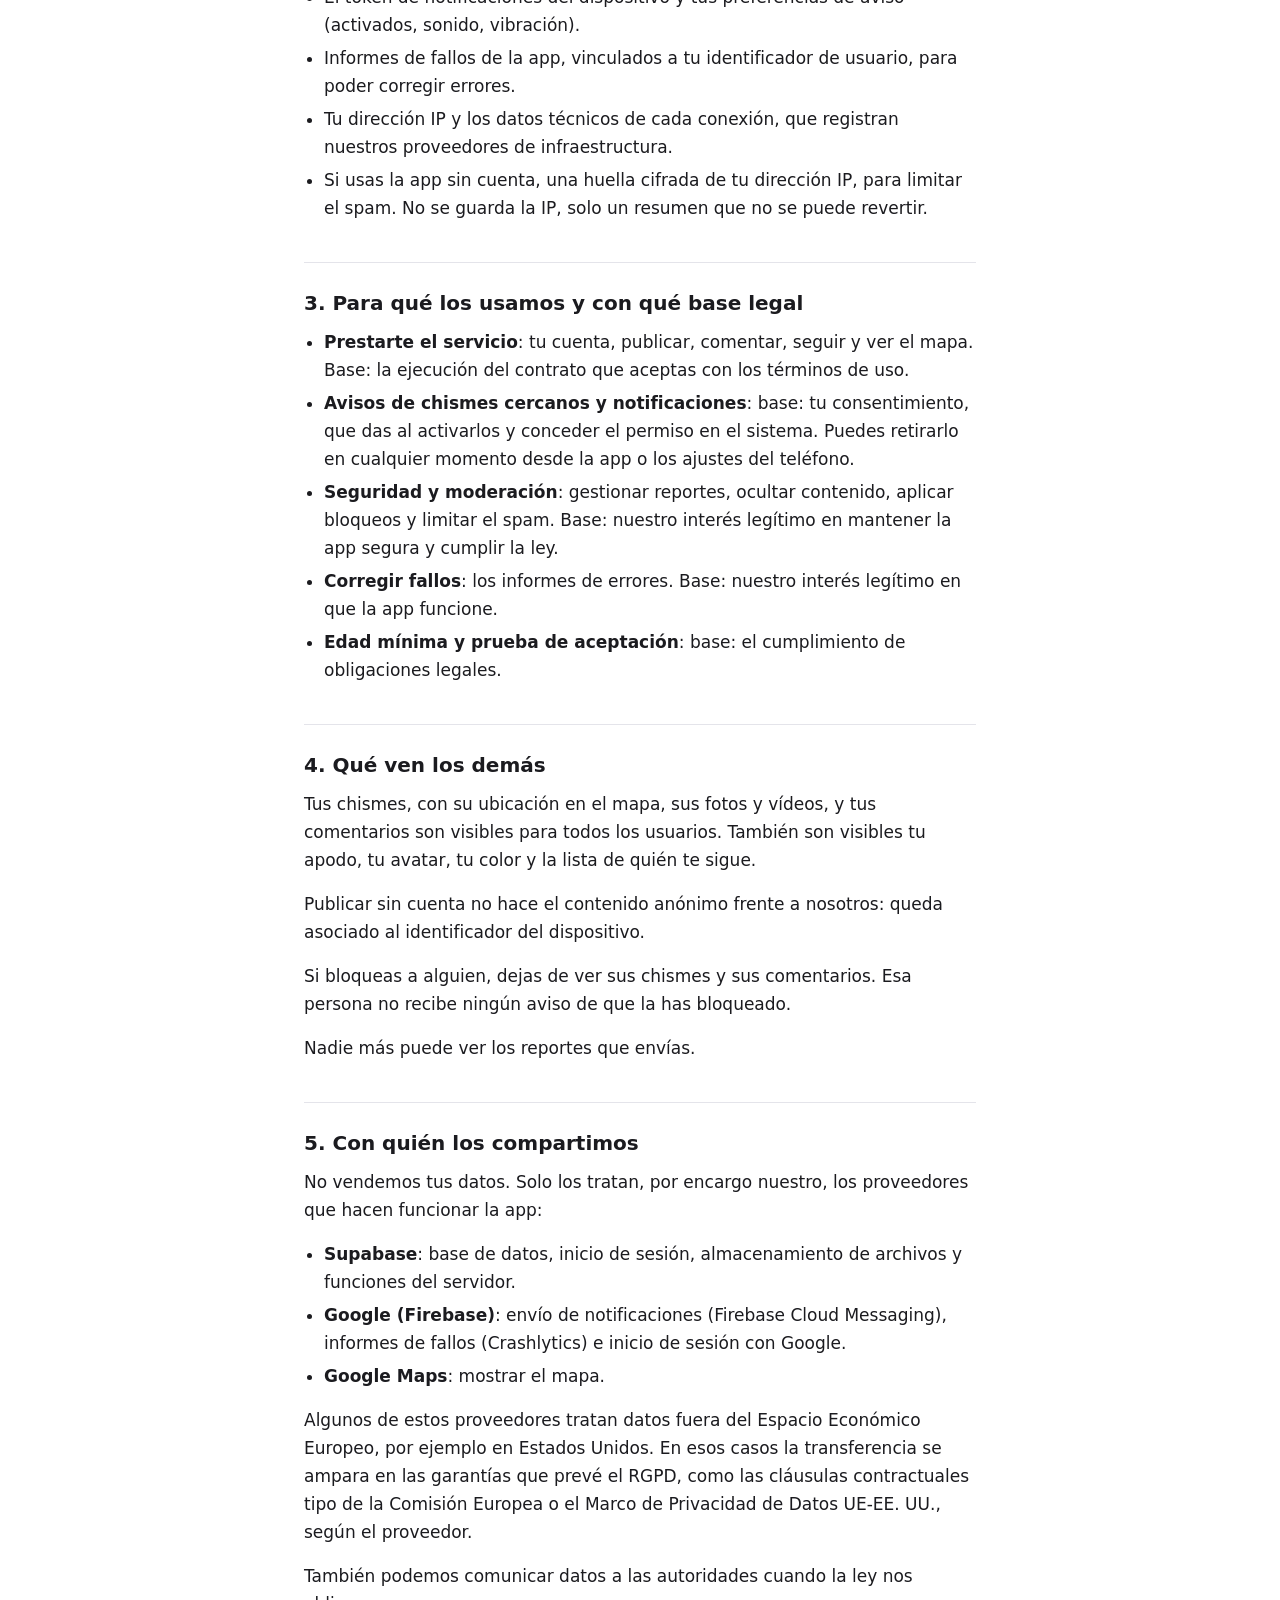
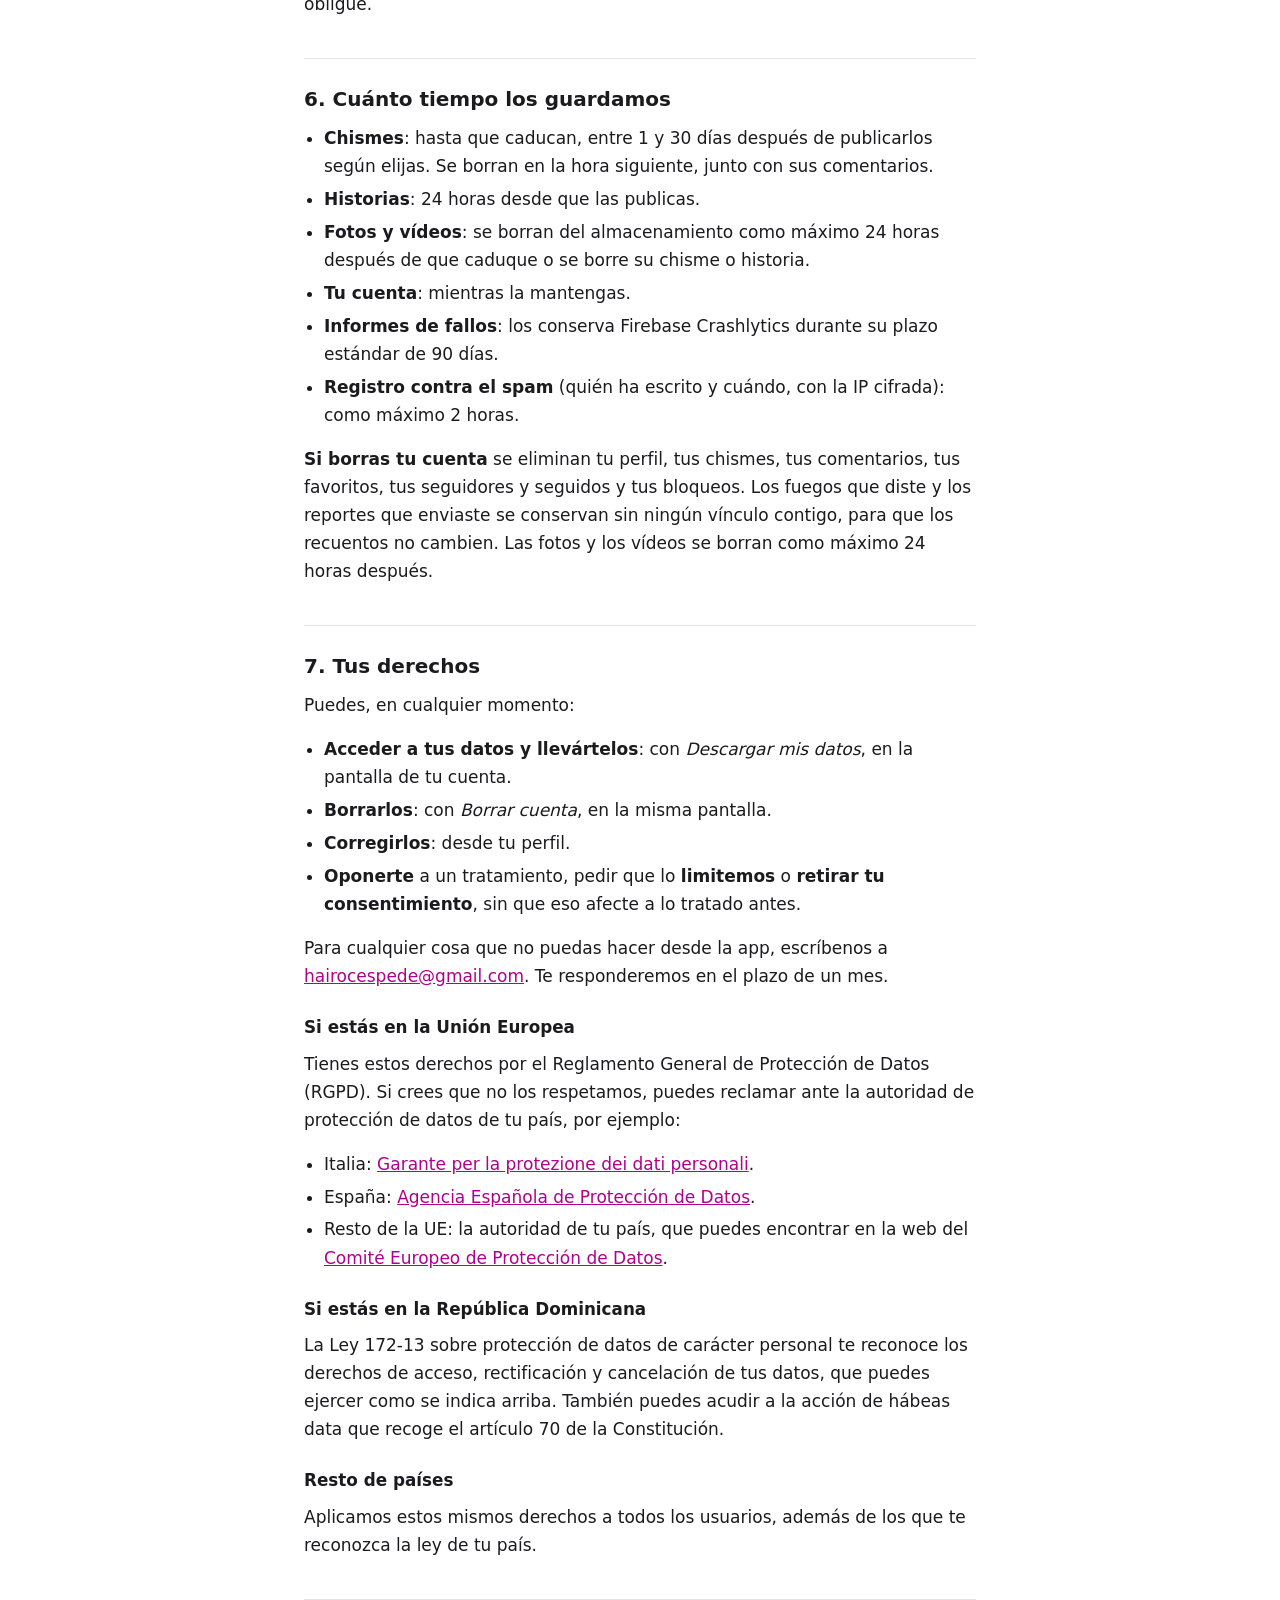
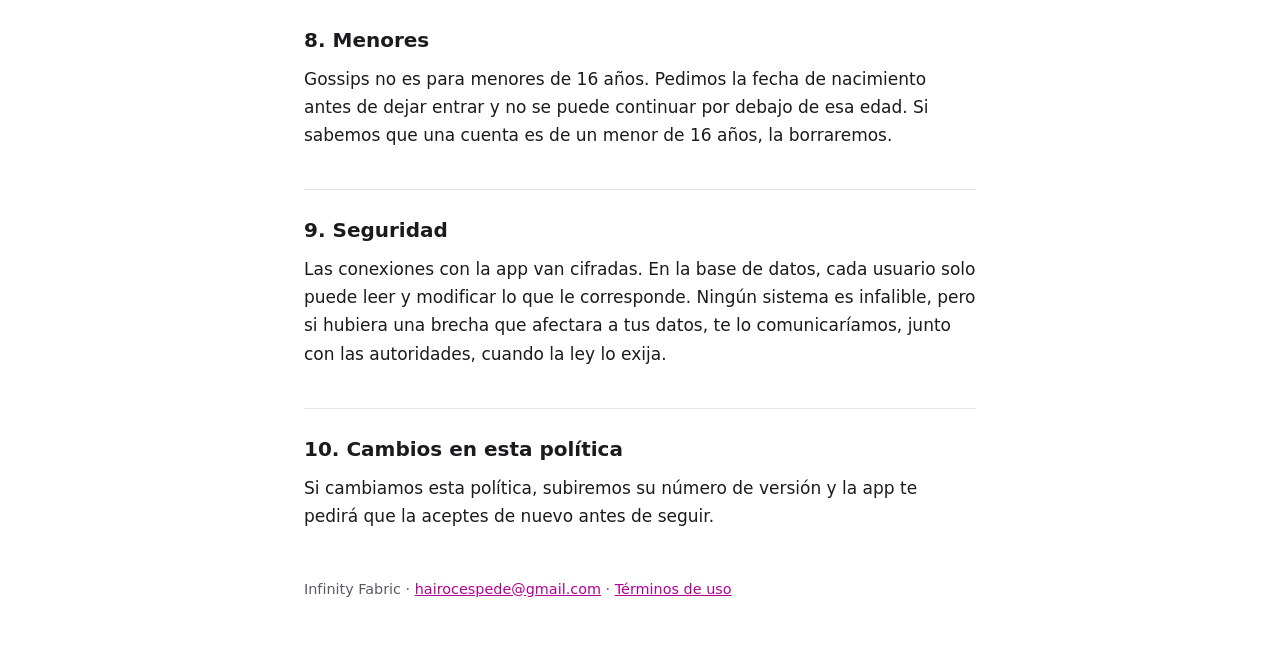
==== commit c54a3dcb: "Anadir cuanto duran las historias Co-Authored-By: Claude Opus 5 <noreply@anthropic.com>" ====
--- a/privacidad/index.html
+++ b/privacidad/index.html
@@ -86,7 +86,8 @@
     <h2>6. Cuánto tiempo los guardamos</h2>
     <ul>
       <li><strong>Chismes</strong>: hasta que caducan, entre 1 y 30 días después de publicarlos según elijas. Se borran en la hora siguiente, junto con sus comentarios.</li>
-      <li><strong>Fotos y vídeos</strong>: se borran del almacenamiento como máximo 24 horas después de que caduque o se borre su chisme.</li>
+      <li><strong>Historias</strong>: 24 horas desde que las publicas.</li>
+      <li><strong>Fotos y vídeos</strong>: se borran del almacenamiento como máximo 24 horas después de que caduque o se borre su chisme o historia.</li>
       <li><strong>Tu cuenta</strong>: mientras la mantengas.</li>
       <li><strong>Informes de fallos</strong>: los conserva Firebase Crashlytics durante su plazo estándar de 90 días.</li>
       <li><strong>Registro contra el spam</strong> (quién ha escrito y cuándo, con la IP cifrada): como máximo 2 horas.</li>
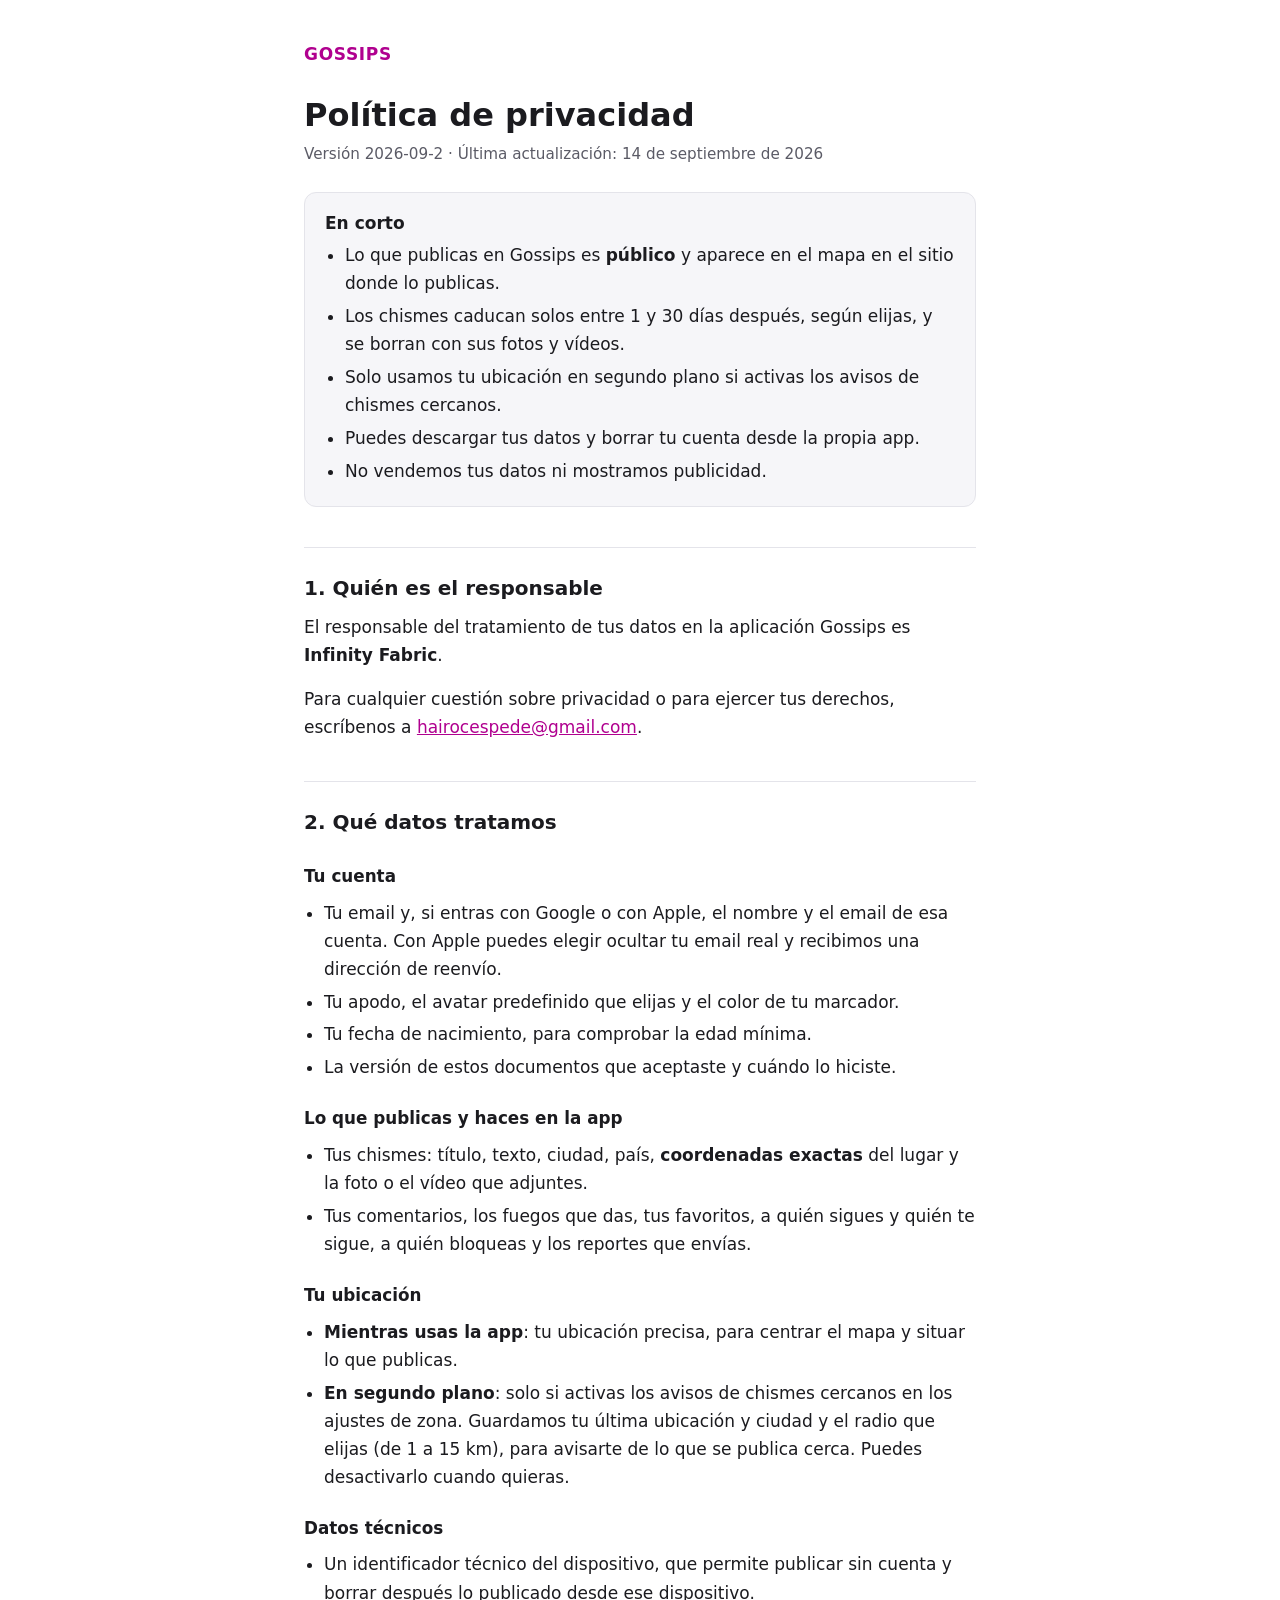
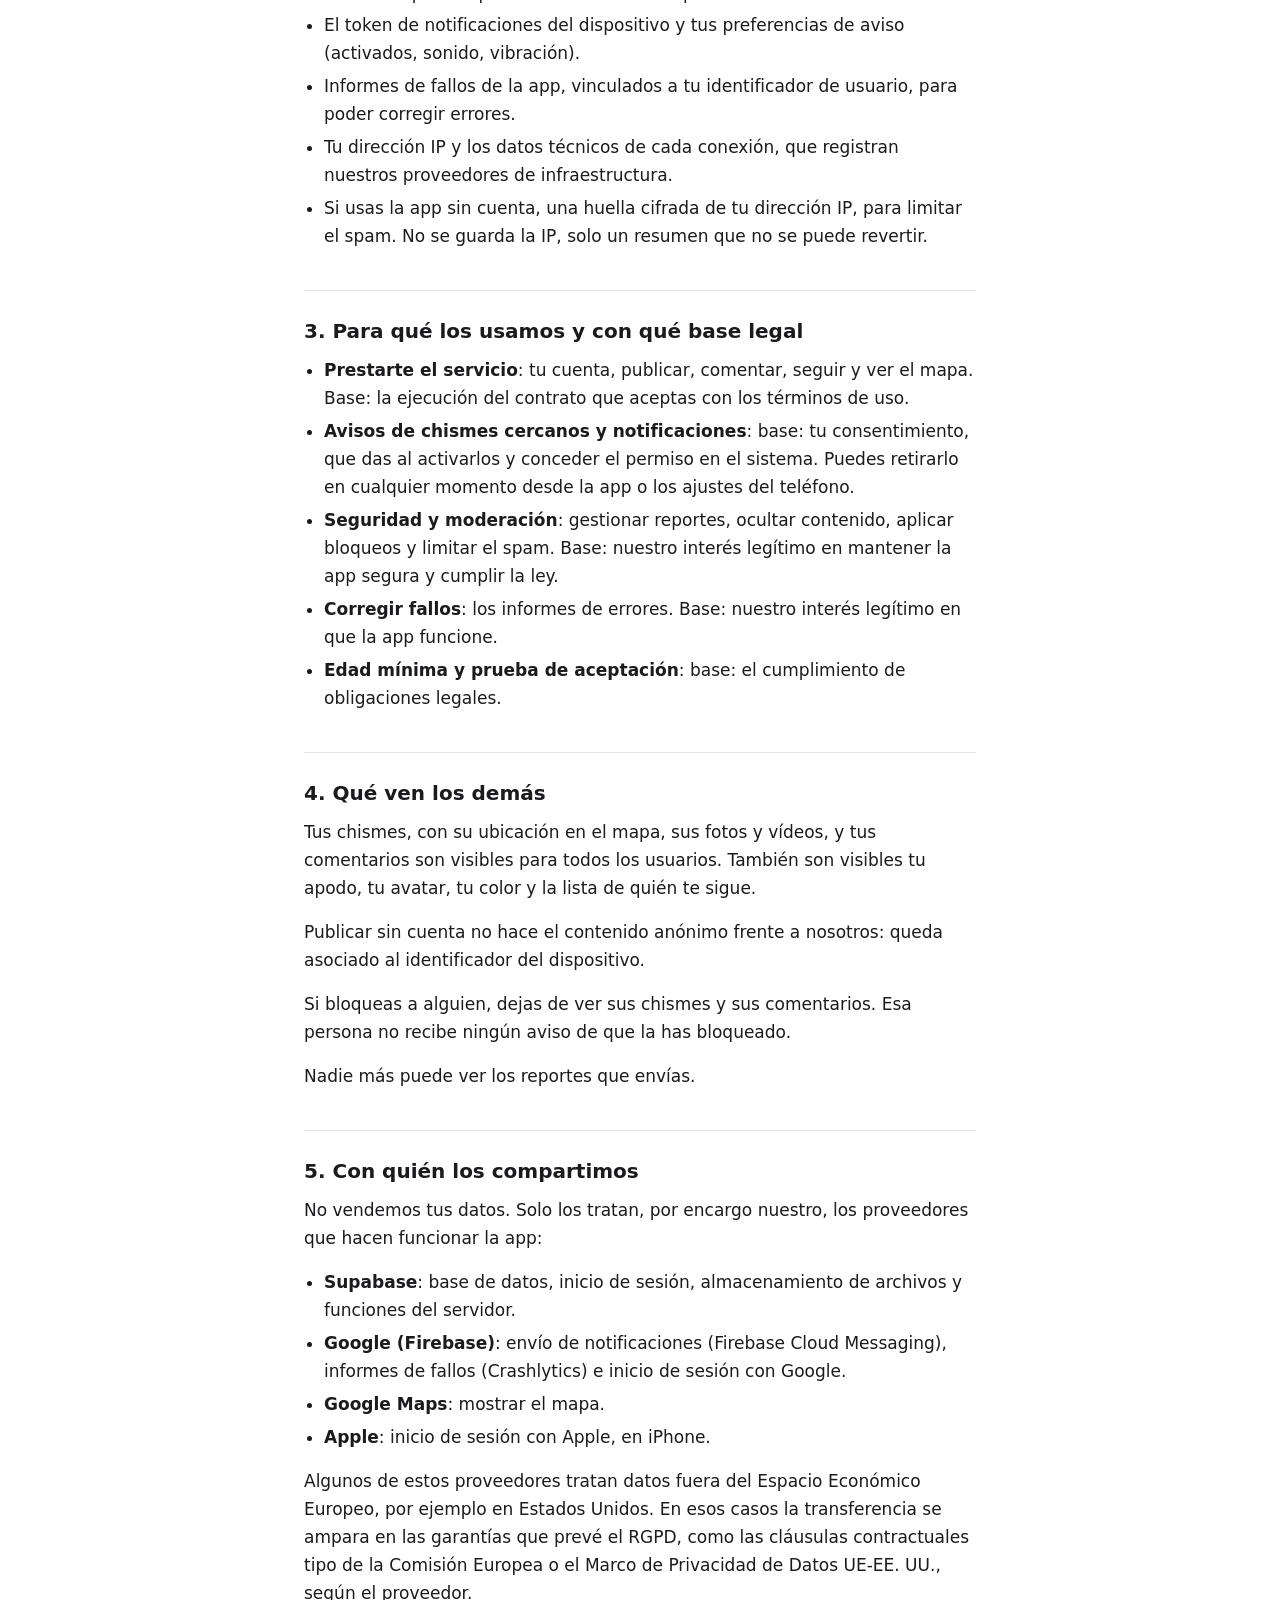
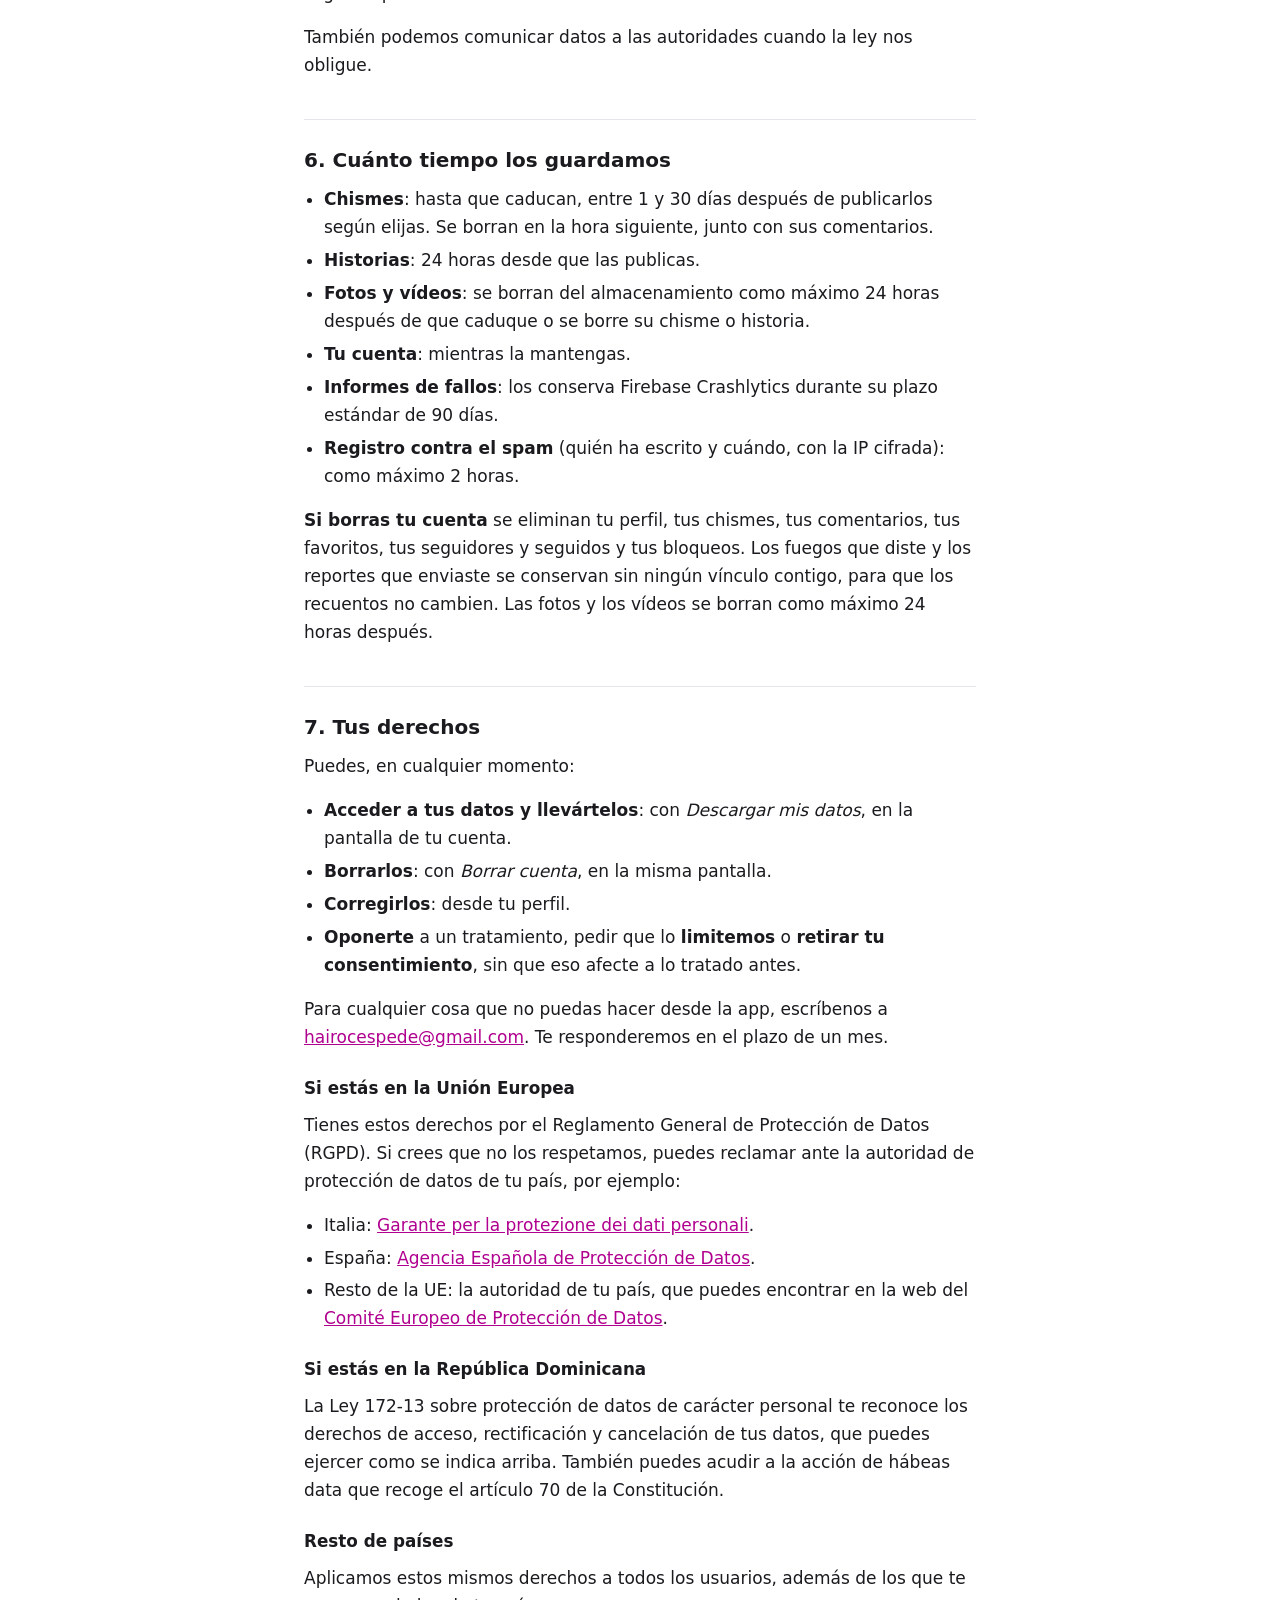
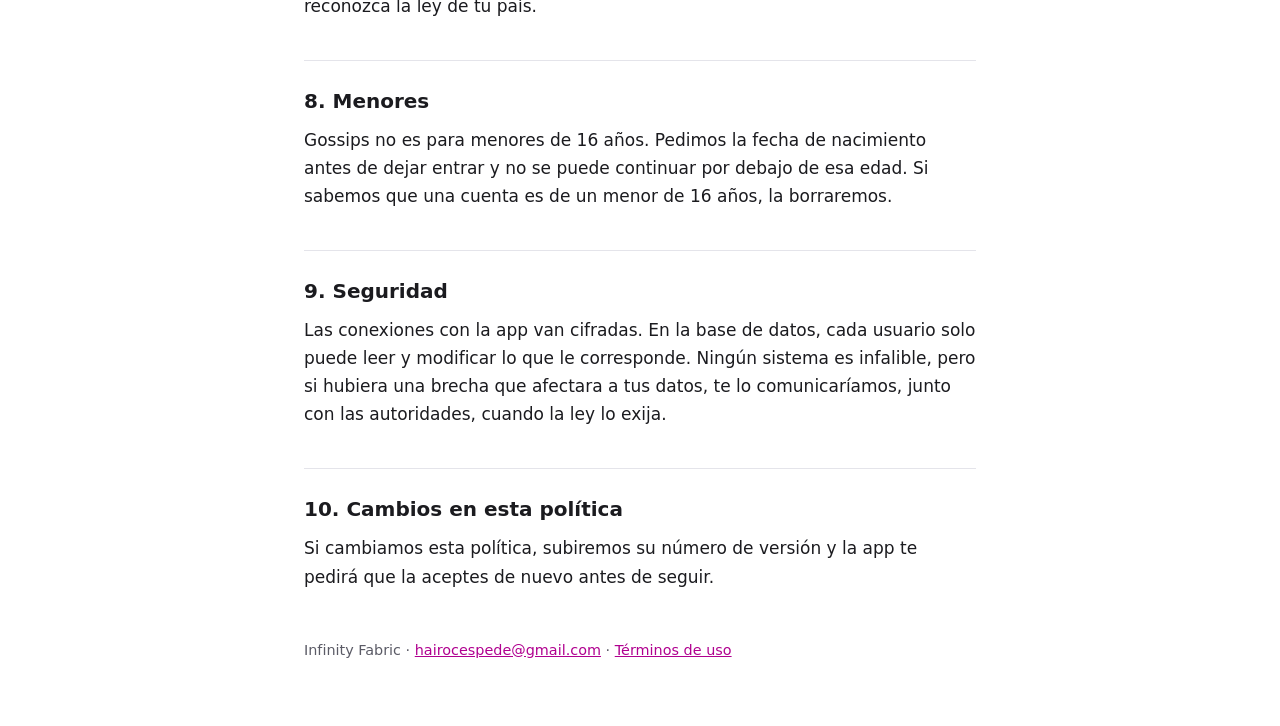
==== commit 8b23d770: "Anadir el inicio de sesion con Apple La app ofrece ahora Iniciar sesion con Apple en iPhone: Apple p" ====
--- a/privacidad/index.html
+++ b/privacidad/index.html
@@ -31,7 +31,7 @@
 
     <h3>Tu cuenta</h3>
     <ul>
-      <li>Tu email y, si entras con Google, el nombre y el email de tu cuenta de Google.</li>
+      <li>Tu email y, si entras con Google o con Apple, el nombre y el email de esa cuenta. Con Apple puedes elegir ocultar tu email real y recibimos una dirección de reenvío.</li>
       <li>Tu apodo, el avatar predefinido que elijas y el color de tu marcador.</li>
       <li>Tu fecha de nacimiento, para comprobar la edad mínima.</li>
       <li>La versión de estos documentos que aceptaste y cuándo lo hiciste.</li>
@@ -79,6 +79,7 @@
       <li><strong>Supabase</strong>: base de datos, inicio de sesión, almacenamiento de archivos y funciones del servidor.</li>
       <li><strong>Google (Firebase)</strong>: envío de notificaciones (Firebase Cloud Messaging), informes de fallos (Crashlytics) e inicio de sesión con Google.</li>
       <li><strong>Google Maps</strong>: mostrar el mapa.</li>
+      <li><strong>Apple</strong>: inicio de sesión con Apple, en iPhone.</li>
     </ul>
     <p>Algunos de estos proveedores tratan datos fuera del Espacio Económico Europeo, por ejemplo en Estados Unidos. En esos casos la transferencia se ampara en las garantías que prevé el RGPD, como las cláusulas contractuales tipo de la Comisión Europea o el Marco de Privacidad de Datos UE-EE. UU., según el proveedor.</p>
     <p>También podemos comunicar datos a las autoridades cuando la ley nos obligue.</p>
